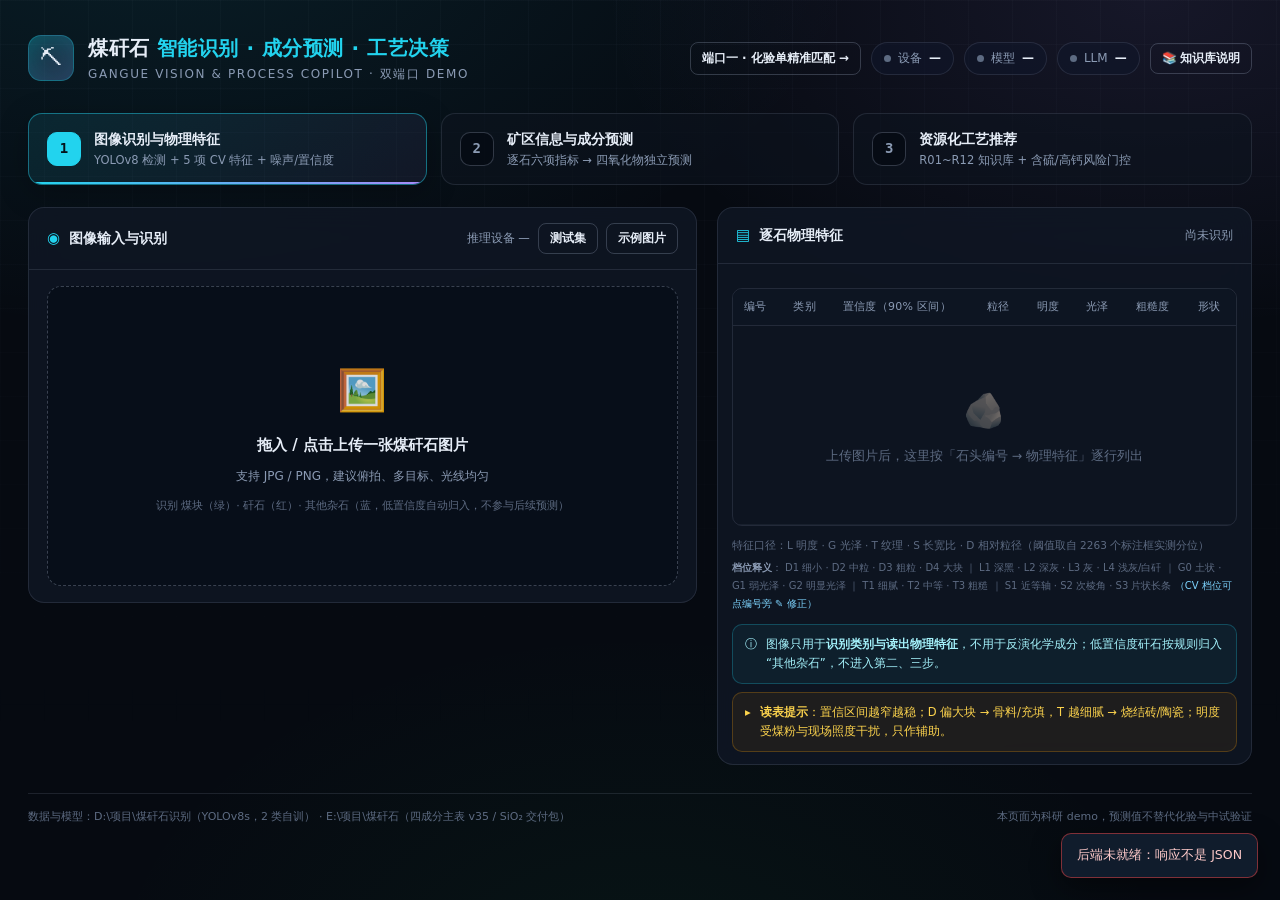
==== static/index.html @ 905c6462 "feat: dual-port platform with 2026-11 models and R01-R12 KB" ====
<!DOCTYPE html>
<html lang="zh-CN">
<head>
<meta charset="UTF-8">
<meta name="viewport" content="width=device-width, initial-scale=1.0">
<title>煤矸石智能匹配平台 · 端口二视觉粗筛</title>
<link rel="icon" href="data:image/svg+xml,<svg xmlns='http://www.w3.org/2000/svg' viewBox='0 0 100 100'><text y='.9em' font-size='90'>⛏</text></svg>">
<link rel="stylesheet" href="/static/styles.css">
</head>
<body>
<div class="wrap">

  <header class="topbar">
    <div class="brand">
      <div class="logo">⛏</div>
      <div>
        <h1>煤矸石 <span>智能识别 · 成分预测 · 工艺决策</span></h1>
        <p>Gangue Vision &amp; Process Copilot · 双端口 Demo</p>
      </div>
    </div>
    <div class="top-actions">
      <a class="btn sm ghost" href="/precision" style="text-decoration:none">端口一 · 化验单精准匹配 →</a>
      <span class="chip" id="chip-device"><i class="dot"></i>设备 <b>—</b></span>
      <span class="chip" id="chip-model"><i class="dot"></i>模型 <b>—</b></span>
      <span class="chip" id="chip-llm"><i class="dot"></i>LLM <b>—</b></span>
      <button class="btn sm ghost" id="btn-kb-top">📚 知识库说明</button>
    </div>
  </header>

  <nav class="stepper">
    <div class="step-tab active" data-step="1">
      <div class="step-no">1</div>
      <div><h3>图像识别与物理特征</h3><p>YOLOv8 检测 + 5 项 CV 特征 + 噪声/置信度</p></div>
    </div>
    <div class="step-tab" data-step="2">
      <div class="step-no">2</div>
      <div><h3>矿区信息与成分预测</h3><p>逐石六项指标 → 四氧化物独立预测</p></div>
    </div>
    <div class="step-tab" data-step="3">
      <div class="step-no">3</div>
      <div><h3>资源化工艺推荐</h3><p>R01~R12 知识库 + 含硫/高钙风险门控</p></div>
    </div>
  </nav>

  <!-- ================= STEP 1 ================= -->
  <section class="step-panel active" id="panel-1">
    <div class="grid-2 wide-left">

      <div class="card">
        <div class="card-head">
          <h2><span class="ic">◉</span>图像输入与识别</h2>
          <div style="display:flex;gap:8px;align-items:center">
            <span class="sub" id="device-sub">推理设备 —</span>
            <button class="btn sm ghost" id="btn-cases">测试集</button>
            <button class="btn sm ghost" id="btn-examples">示例图片</button>
          </div>
        </div>
        <div class="card-body">
          <div class="drop" id="drop">
            <div class="ico">🖼️</div>
            <h4>拖入 / 点击上传一张煤矸石图片</h4>
            <p>支持 JPG / PNG，建议俯拍、多目标、光线均匀</p>
            <small>识别 煤块（绿）· 矸石（红）· 其他杂石（蓝，低置信度自动归入，不参与后续预测）</small>
          </div>
          <input type="file" id="file-input" accept="image/*" hidden>

          <div id="image-box" style="display:none">
            <div class="image-stage">
              <span class="badge" id="image-badge">—</span>
              <img id="result-img" alt="识别结果">
              <div class="scanning" id="scanning" style="display:none">
                <div style="text-align:center"><div class="ring" style="margin:0 auto"></div><p>YOLO 推理中…</p></div>
              </div>
            </div>
            <div class="quality" id="quality-grid"></div>
            <div style="display:flex;gap:9px;margin-top:12px;flex-wrap:wrap">
              <button class="btn sm" id="btn-redetect">重新识别</button>
              <button class="btn sm ghost" id="btn-reset">换一张图</button>
              <div style="margin-left:auto;display:flex;gap:8px;align-items:center">
                <span class="sub" style="font-size:11px;color:var(--dim)">conf</span>
                <input type="range" id="conf-range" min="0.10" max="0.80" step="0.05" value="0.25" style="width:110px">
                <span class="mono" id="conf-val" style="font-size:11px;color:var(--muted)">0.25</span>
              </div>
            </div>
          </div>

          <div id="example-row" style="display:none;margin-top:14px">
            <div class="section-label">测试集示例</div>
            <div id="example-list" style="display:flex;gap:8px;flex-wrap:wrap"></div>
          </div>

          <div class="notice cyan" id="case-note" style="display:none;margin-top:12px"></div>
        </div>
      </div>

      <div class="card">
        <div class="card-head">
          <h2><span class="ic">▤</span>逐石物理特征</h2>
          <span class="sub" id="stone-sub">尚未识别</span>
        </div>
        <div class="card-body tight">
          <div class="counts" id="counts" style="margin-bottom:12px"></div>
          <div class="table-wrap">
            <table id="stone-table">
              <thead>
                <tr>
                  <th title="按检测框从上到下、从左到右编号">编号</th>
                  <th>类别</th>
                  <th title="按测试集同类置信度分布估算的 90% 区间">置信度（90% 区间）</th>
                  <th title="框面积占全图百分比">粒径</th>
                  <th title="框内灰度均值">明度</th>
                  <th title="高光像素占比">光泽</th>
                  <th title="灰度梯度均值">粗糙度</th>
                  <th title="框长边 / 短边">形状</th>
                </tr>
              </thead>
              <tbody id="stone-body">
                <tr><td colspan="8"><div class="empty" style="min-height:180px;border:0"><div class="big">🪨</div>上传图片后，这里按「石头编号 → 物理特征」逐行列出</div></td></tr>
              </tbody>
            </table>
          </div>
          <div class="notice cyan" id="link-note" style="margin-top:10px;display:none">
            <span>🔗</span><span id="link-note-text"></span>
          </div>
          <div style="display:flex;gap:12px;flex-wrap:wrap;margin-top:11px;font-size:10.5px;color:var(--dim)">
            <span>特征口径：L 明度 · G 光泽 · T 纹理 · S 长宽比 · D 相对粒径（阈值取自 2263 个标注框实测分位）</span>
            <span id="rule-note"></span>
          </div>
          <div style="margin-top:5px;font-size:10px;color:var(--dim);line-height:1.8">
            <b style="color:#8b9bb4">档位释义</b>：
            D1 细小 · D2 中粒 · D3 粗粒 · D4 大块 ｜
            L1 深黑 · L2 深灰 · L3 灰 · L4 浅灰/白矸 ｜
            G0 土状 · G1 弱光泽 · G2 明显光泽 ｜
            T1 细腻 · T2 中等 · T3 粗糙 ｜
            S1 近等轴 · S2 次棱角 · S3 片状长条
            <span style="color:#7dd3fc">（CV 档位可点编号旁 ✎ 修正）</span>
          </div>
          <div class="notice cyan" style="margin-top:11px">
            <span>ⓘ</span><span>图像只用于<b>识别类别与读出物理特征</b>，不用于反演化学成分；低置信度矸石按规则归入“其他杂石”，不进入第二、三步。</span>
          </div>
          <div class="notice" style="margin-top:8px">
            <span>▸</span><span><b>读表提示</b>：置信区间越窄越稳；D 偏大块 → 骨料/充填，T 越细腻 → 烧结砖/陶瓷；明度受煤粉与现场照度干扰，只作辅助。</span>
          </div>
        </div>
      </div>
    </div>
  </section>

  <!-- ================= STEP 2 ================= -->
  <section class="step-panel" id="panel-2">
    <div class="grid-2">
      <div class="card">
        <div class="card-head">
          <h2><span class="ic">▣</span>矿区信息与现场可测指标</h2>
          <span class="sub">GB/T 212 马弗炉 + XRF 可测</span>
        </div>
        <div class="card-body">
          <div class="field">
            <label><span><b>矿区 / 煤田</b><span class="req">*</span></span><span class="hint">先保留山西省内选项</span></label>
            <div style="display:flex;gap:8px">
              <select id="area-select" style="flex:1"></select>
              <button class="btn sm" id="btn-add-area" title="新增矿区">＋</button>
            </div>
            <div class="hint" id="area-hint">—</div>
          </div>

          <div class="field-row">
            <div class="field">
              <label><b>矸石来源类型</b></label>
              <select id="source-type">
                <option value="煤矸石">煤矸石（未细分）</option>
                <option value="洗选矸石">洗选矸石</option>
                <option value="掘进矸石">掘进矸石</option>
                <option value="高铝煤矸石">高铝煤矸石</option>
                <option value="混合/未说明">混合 / 未说明</option>
              </select>
            </div>
            <div class="field">
              <label><b>物料阶段</b></label>
              <select id="stage">
                <option value="RAW_OR_UNSPECIFIED_GANGUE">原矸 / 未说明</option>
                <option value="WASHED_GANGUE">洗选后</option>
                <option value="crushed_gangue">破碎后</option>
                <option value="ground_gangue">磨细后</option>
              </select>
            </div>
          </div>

          <div class="notice cyan" id="stone-link-note" style="margin-top:12px">
            <span>🔗</span><span id="stone-link-text">先完成第一步图像识别；第二步会按识别到的矸石数量自动生成逐石输入框，并带入 D/L/G/T/S 物理特征；工业分析与 XRD 可在卡片内展开填写。</span>
          </div>

          <div class="section-label">逐石现场指标（数量 = 第一步矸石数；工业分析/XRD 可选）</div>
          <div id="stone-input-list" class="stone-input-list">
            <div class="pred-empty" style="min-height:150px"><div class="big">🪨</div>请先在第一步上传图片并识别，或载入「测试集」</div>
          </div>

          <div style="display:flex;gap:8px;margin-top:14px;flex-wrap:wrap">
            <button class="btn primary" id="btn-predict" style="flex:1;min-width:190px">⚡ 逐石成分预测</button>
            <button class="btn ghost sm" id="btn-show-errors" style="min-width:112px">📏 查看误差</button>
            <button class="btn ghost sm" id="btn-reset-stones" style="min-width:112px">恢复逐石默认</button>
          </div>

          <div class="model-grid" id="model-grid"></div>
          <div class="notice" style="margin-top:12px">
            <span>⚠</span><span>v2 模型：<b>328 条 / 299 来源组</b>，按来源组 5 折 × 3 种子；R² = SiO₂ 0.720 · Al₂O₃ 0.641 · Fe₂O₃ 0.430 · CaO 0.354。输入超出常规矸石域（SiO₂ 20~75、Al₂O₃ 5~45、Fe₂O₃ 0.1~25、CaO 0~20）时模型会标“域外”，请结合区间阅读。</span>
          </div>
        </div>
      </div>

      <div class="card">
        <div class="card-head">
          <h2><span class="ic">◇</span>成分预测 · 石头编号 → 氧化物</h2>
          <span class="sub" id="pred-sub">等待预测</span>
        </div>
        <div class="card-body tight">
          <div id="pred-result">
            <div class="pred-empty"><div class="big">⚗</div>左侧每块矸石都有独立输入；点击「逐石成分预测」后<br>按 S01/S02… 分别给出 SiO₂ / Al₂O₃ / Fe₂O₃ / CaO 与区间</div>
          </div>
        </div>
      </div>
    </div>
  </section>

  <!-- ================= STEP 3 ================= -->
  <section class="step-panel" id="panel-3">
    <div class="grid-2">
      <div class="card">
        <div class="card-head">
          <h2><span class="ic">✦</span>工艺推荐控制台</h2>
          <span class="sub" id="llm-sub">—</span>
        </div>
        <div class="card-body">
          <div class="notice green" id="step3-ready" style="margin-bottom:12px">
            <span>✓</span><span id="step3-ready-text">请先完成第二步成分预测。</span>
          </div>
          <button class="btn primary block" id="btn-recommend" disabled>🧠 生成逐石工艺方案</button>
          <div style="display:flex;gap:8px;margin-top:9px">
            <button class="btn sm ghost" id="btn-llm-config" style="flex:1;display:none">配置 / 测试 API</button>
            <button class="btn sm ghost" id="btn-kb-view" style="flex:1">查看知识库</button>
          </div>

          <div class="section-label">本次决策上下文</div>
          <div id="context-box" style="font-size:12px;color:var(--muted);line-height:1.9">—</div>

          <div class="section-label">推荐依据（知识库命中）</div>
          <div id="kb-hits" style="font-size:11.5px;color:var(--dim)">生成方案后显示逐石命中的知识库条目。</div>

          <div class="notice cyan" style="margin-top:14px">
            <span>ⓘ</span><span>本版使用 <b>R01~R12 规则知识库 + 硬性风险门控</b>，无需联网；含硫/高钙/重金属等风险会先于打分拦截。</span>
          </div>
        </div>
      </div>

      <div class="card">
        <div class="card-head">
          <h2><span class="ic">▤</span>石头编号 → 处理工艺</h2>
          <span class="sub" id="rec-sub">尚未生成</span>
        </div>
        <div class="card-body">
          <div id="rec-result">
            <div class="empty"><div class="big">🏭</div>完成成分预测后生成工艺方案<br>每块矸石给出主推工艺、备选、产品与风险提示</div>
          </div>
        </div>
      </div>
    </div>
  </section>

  <footer class="footer">
    <span>数据与模型：D:\项目\煤矸石识别（YOLOv8s，2 类自训） · E:\项目\煤矸石（四成分主表 v35 / SiO₂ 交付包）</span>
    <span>本页面为科研 demo，预测值不替代化验与中试验证</span>
  </footer>
</div>

<!-- ============ 测试集弹窗 ============ -->
<div class="modal-mask" id="modal-cases">
  <div class="modal" style="width:min(900px,100%)">
    <div class="modal-head"><h3>🧪 测试集 · 三张图片 + 三组含 LOI 的实测数据</h3><button class="icon-btn" data-close="modal-cases">×</button></div>
    <div class="modal-body">
      <div class="notice" id="cases-note" style="margin-bottom:10px"></div>
      <div id="case-list" style="display:grid;gap:10px">加载中…</div>
    </div>
  </div>
</div>

<!-- ============ 修正物理特征弹窗 ============ -->
<div class="modal-mask" id="modal-feature">
  <div class="modal">
    <div class="modal-head"><h3>✎ 修正物理特征 <span id="feat-stone-id" class="mono" style="color:#7dd3fc"></span></h3><button class="icon-btn" data-close="modal-feature">×</button></div>
    <div class="modal-body">
      <div class="notice" style="margin-bottom:11px"><span>ⓘ</span><span>默认是 CV 实测档位，可按现场经验修正。修正<b>只影响工艺可行性排序</b>（如大块→骨料、细腻→陶瓷），不会改变化学成分预测。</span></div>
      <div id="feature-fields" class="field-row"></div>
      <div id="feature-measured" class="notice cyan" style="margin-top:2px"></div>
    </div>
    <div class="modal-foot">
      <button class="btn ghost" id="btn-feat-reset">恢复 CV 值</button>
      <button class="btn ghost" data-close="modal-feature">取消</button>
      <button class="btn primary" id="btn-feat-save">保存修正</button>
    </div>
  </div>
</div>

<!-- ============ 设置弹窗 ============ -->
<div class="modal-mask" id="modal-settings">
  <div class="modal">
    <div class="modal-head"><h3>⚙ 大模型 API 设置</h3><button class="icon-btn" data-close="modal-settings">×</button></div>
    <div class="modal-body">
      <div class="field">
        <label><b>服务商预设</b></label>
        <select id="cfg-provider">
          <option value="zhipu">智谱 BigModel · 通用（免费 glm-4.5-flash）</option>
          <option value="zhipu_coding">智谱 BigModel · Coding Plan（OpenAI 端点）</option>
          <option value="zhipu_anthropic">智谱 BigModel · Coding Plan（Anthropic 端点）</option>
          <option value="zai">Z.ai · Coding Plan（OpenAI 端点）</option>
          <option value="zai_anthropic">Z.ai · Coding Plan（Anthropic 端点）</option>
          <option value="zcode_plan">ZCode 编程套餐（zcode.z.ai · Anthropic）</option>
          <option value="custom">自定义（兼容 OpenAI / Anthropic）</option>
        </select>
      </div>
      <div class="field">
        <label><b>接口协议</b><span class="hint">按端点的实际协议选择</span></label>
        <select id="cfg-protocol">
          <option value="openai">OpenAI 兼容（/chat/completions）</option>
          <option value="anthropic">Anthropic 兼容（/v1/messages）</option>
        </select>
      </div>
      <div class="field">
        <label><b>Base URL</b></label>
        <input id="cfg-base" placeholder="https://open.bigmodel.cn/api/paas/v4">
      </div>
      <div class="field">
        <label><b>模型名</b><span class="hint">默认免费 glm-4.5-flash</span></label>
        <input id="cfg-model" placeholder="glm-4.5-flash">
      </div>
      <div class="field">
        <label><b>API Key</b><span class="hint">仅写入本机 config.json</span></label>
        <input id="cfg-key" type="password" placeholder="粘贴你的 API Key">
      </div>
      <div id="cfg-status" class="notice cyan" style="margin-top:4px"><span>ⓘ</span><span>未配置时使用离线知识库。</span></div>
    </div>
    <div class="modal-foot">
      <button class="btn ghost" id="btn-test-llm">测试连通</button>
      <button class="btn primary" id="btn-save-cfg">保存</button>
    </div>
  </div>
</div>

<!-- ============ 新增矿区弹窗 ============ -->
<div class="modal-mask" id="modal-area">
  <div class="modal">
    <div class="modal-head"><h3>＋ 新增矿区</h3><button class="icon-btn" data-close="modal-area">×</button></div>
    <div class="modal-body">
      <div class="field"><label><b>矿区 / 煤田名称</b><span class="req">*</span></label><input id="area-name" placeholder="例如：大同煤田某矿"></div>
      <div class="field-row">
        <div class="field"><label><b>省份</b></label><input id="area-province" value="山西"></div>
        <div class="field"><label><b>城市</b></label><input id="area-city" placeholder="例如：大同"></div>
      </div>
      <div class="field-row">
        <div class="field"><label><b>所属煤田</b></label><input id="area-coalfield" placeholder="例如：大同煤田"></div>
        <div class="field"><label><b>煤种</b></label><input id="area-coal-type" placeholder="例如：弱黏煤"></div>
      </div>
      <div class="field"><label><b>备注</b></label><textarea id="area-note" rows="2" placeholder="岩性、硫分、开采方式等"></textarea></div>
      <div class="notice cyan"><span>ⓘ</span><span>新增矿区会写入 kb/mining_areas.json，下次启动仍在。</span></div>
    </div>
    <div class="modal-foot">
      <button class="btn ghost" data-close="modal-area">取消</button>
      <button class="btn primary" id="btn-save-area">保存矿区</button>
    </div>
  </div>
</div>

<!-- ============ 知识库弹窗 ============ -->
<div class="modal-mask" id="modal-kb">
  <div class="modal" style="width:min(1040px,100%)">
    <div class="modal-head"><h3>📚 工艺知识库 <span id="kb-count" class="mono" style="font-size:11px;color:var(--dim)"></span></h3><button class="icon-btn" data-close="modal-kb">×</button></div>
    <div class="modal-body" id="kb-body">加载中…</div>
  </div>
</div>

<!-- ============ 预测误差弹窗 ============ -->
<div class="modal-mask" id="modal-error">
  <div class="modal" style="width:min(700px,100%)">
    <div class="modal-head"><h3>📏 预测误差 <span id="error-title" class="mono" style="font-size:11px;color:var(--dim)"></span></h3><button class="icon-btn" data-close="modal-error">×</button></div>
    <div class="modal-body" id="error-body">加载中…</div>
    <div class="modal-foot">
      <span style="margin-right:auto;font-size:10px;color:var(--dim)">误差 = |预测值 − 真实值| / 真实值 × 100%</span>
      <button class="btn ghost" data-close="modal-error">知道了</button>
    </div>
  </div>
</div>

<script src="/static/app.js"></script>
</body>
</html>
---- static/styles.css ----
:root {
  --bg: #060a11;
  --bg-2: #0a1019;
  --panel: rgba(16, 24, 38, .78);
  --panel-solid: #101826;
  --line: rgba(148, 163, 184, .16);
  --line-strong: rgba(148, 163, 184, .3);
  --ink: #e6edf7;
  --muted: #8b9bb4;
  --dim: #5d6b82;
  --cyan: #22d3ee;
  --cyan-soft: rgba(34, 211, 238, .12);
  --green: #22c55e;
  --red: #ef4444;
  --blue: #3b82f6;
  --amber: #f59e0b;
  --violet: #a78bfa;
  --radius: 16px;
  --mono: "Cascadia Code", "JetBrains Mono", Consolas, monospace;
}

* { box-sizing: border-box; margin: 0; padding: 0; }

html, body { min-height: 100%; }

body {
  font-family: "Microsoft YaHei", "PingFang SC", "Segoe UI", system-ui, sans-serif;
  color: var(--ink);
  background:
    radial-gradient(1200px 700px at 12% -10%, rgba(34, 211, 238, .10), transparent 60%),
    radial-gradient(1000px 600px at 90% 0%, rgba(167, 139, 250, .10), transparent 55%),
    radial-gradient(900px 600px at 50% 110%, rgba(34, 197, 94, .06), transparent 60%),
    var(--bg);
  line-height: 1.65;
  -webkit-font-smoothing: antialiased;
}

body::before {
  content: "";
  position: fixed; inset: 0;
  background-image: linear-gradient(rgba(148,163,184,.035) 1px, transparent 1px),
    linear-gradient(90deg, rgba(148,163,184,.035) 1px, transparent 1px);
  background-size: 44px 44px;
  pointer-events: none;
  mask-image: linear-gradient(to bottom, #000, transparent 85%);
}

.wrap { max-width: 1560px; margin: 0 auto; padding: 24px 28px 60px; position: relative; }

/* ---------- 顶栏 ---------- */
.topbar {
  display: flex; align-items: center; justify-content: space-between;
  gap: 20px; padding: 8px 0 20px;
}
.brand { display: flex; align-items: center; gap: 14px; }
.logo {
  width: 46px; height: 46px; border-radius: 13px;
  background: linear-gradient(145deg, rgba(34,211,238,.22), rgba(167,139,250,.2));
  border: 1px solid rgba(34,211,238,.35);
  display: grid; place-items: center; font-size: 22px;
  box-shadow: 0 0 28px rgba(34,211,238,.18) inset;
}
.brand h1 { font-size: 20px; letter-spacing: .5px; font-weight: 700; }
.brand h1 span { color: var(--cyan); }
.brand p { font-size: 12px; color: var(--muted); letter-spacing: 1.6px; text-transform: uppercase; }

.top-actions { display: flex; align-items: center; gap: 10px; flex-wrap: wrap; }
.chip {
  display: inline-flex; align-items: center; gap: 7px;
  padding: 6px 12px; border-radius: 999px; font-size: 12px;
  border: 1px solid var(--line); background: rgba(15, 23, 42, .6); color: var(--muted);
  white-space: nowrap;
}
.chip .dot { width: 7px; height: 7px; border-radius: 50%; background: var(--dim); }
.chip.ok .dot { background: var(--green); box-shadow: 0 0 8px var(--green); }
.chip.warn .dot { background: var(--amber); box-shadow: 0 0 8px var(--amber); }
.chip.off .dot { background: var(--red); }
.chip b { color: var(--ink); font-weight: 600; }

/* ---------- 步骤条 ---------- */
.stepper {
  display: grid; grid-template-columns: repeat(3, 1fr); gap: 14px;
  margin: 8px 0 22px;
}
.step-tab {
  position: relative; display: flex; align-items: center; gap: 13px;
  padding: 14px 18px; border-radius: 14px; cursor: pointer;
  border: 1px solid var(--line); background: rgba(13, 20, 32, .55);
  transition: .25s ease; overflow: hidden;
}
.step-tab::after {
  content: ""; position: absolute; left: 0; bottom: 0; height: 2px; width: 0;
  background: linear-gradient(90deg, var(--cyan), var(--violet)); transition: .3s;
}
.step-tab:hover { border-color: var(--line-strong); transform: translateY(-1px); }
.step-tab.active {
  border-color: rgba(34,211,238,.45);
  background: linear-gradient(120deg, rgba(34,211,238,.10), rgba(167,139,250,.07));
  box-shadow: 0 8px 30px rgba(0,0,0,.25);
}
.step-tab.active::after { width: 100%; }
.step-tab.done { border-color: rgba(34,197,94,.35); }
.step-no {
  width: 34px; height: 34px; border-radius: 10px; display: grid; place-items: center;
  font-family: var(--mono); font-weight: 700; font-size: 14px;
  border: 1px solid var(--line-strong); color: var(--muted); background: rgba(2,6,15,.5);
  flex: none;
}
.step-tab.active .step-no { color: #04121a; background: var(--cyan); border-color: var(--cyan); }
.step-tab.done .step-no { color: #04140a; background: var(--green); border-color: var(--green); }
.step-tab h3 { font-size: 14px; font-weight: 600; }
.step-tab p { font-size: 11.5px; color: var(--muted); }

/* ---------- 面板 ---------- */
.step-panel { display: none; animation: fade .35s ease; }
.step-panel.active { display: block; }
@keyframes fade { from { opacity: 0; transform: translateY(8px); } to { opacity: 1; transform: none; } }

.grid-2 { display: grid; grid-template-columns: minmax(0, 1.05fr) minmax(0, 1fr); gap: 20px; align-items: start; }
.grid-2.wide-left { grid-template-columns: minmax(0, 1.25fr) minmax(0, 1fr); }

.card {
  background: var(--panel); border: 1px solid var(--line); border-radius: var(--radius);
  backdrop-filter: blur(14px); overflow: hidden;
}
.card-head {
  display: flex; align-items: center; justify-content: space-between; gap: 12px;
  padding: 15px 18px; border-bottom: 1px solid var(--line);
}
.card-head h2 { font-size: 14px; font-weight: 600; display: flex; align-items: center; gap: 9px; }
.card-head h2 .ic { color: var(--cyan); font-size: 15px; }
.card-head .sub { font-size: 11.5px; color: var(--muted); }
.card-body { padding: 16px 18px; }
.card-body.tight { padding: 12px 14px; }

/* ---------- 上传 ---------- */
.drop {
  border: 1.5px dashed rgba(148,163,184,.35); border-radius: 14px;
  min-height: 300px; display: flex; flex-direction: column; align-items: center;
  justify-content: center; gap: 10px; cursor: pointer; transition: .2s;
  background: rgba(2, 6, 15, .35); text-align: center; padding: 22px;
}
.drop:hover, .drop.over { border-color: var(--cyan); background: rgba(34,211,238,.05); }
.drop .ico { font-size: 40px; opacity: .85; }
.drop h4 { font-size: 15px; }
.drop p { font-size: 12px; color: var(--muted); }
.drop small { font-size: 11px; color: var(--dim); }

.image-stage { position: relative; border-radius: 12px; overflow: hidden; background: #05080e; border: 1px solid var(--line); }
.image-stage img { display: block; width: 100%; height: auto; max-height: 470px; object-fit: contain; }
.image-stage .badge {
  position: absolute; top: 10px; left: 10px; font-size: 11px; font-family: var(--mono);
  padding: 4px 9px; border-radius: 6px; background: rgba(2,6,15,.75);
  border: 1px solid var(--line); color: var(--muted);
}
.scanning {
  position: absolute; inset: 0; display: grid; place-items: center;
  background: rgba(2,6,15,.62); backdrop-filter: blur(2px);
}
.scanning .ring {
  width: 54px; height: 54px; border-radius: 50%;
  border: 3px solid rgba(34,211,238,.2); border-top-color: var(--cyan);
  animation: spin .9s linear infinite;
}
@keyframes spin { to { transform: rotate(360deg); } }
.scanning p { margin-top: 12px; font-size: 12px; color: var(--cyan); letter-spacing: 1px; }

/* ---------- 质量指标 ---------- */
.quality { display: grid; grid-template-columns: repeat(4, 1fr); gap: 9px; margin-top: 12px; }
.q-item {
  padding: 9px 11px; border-radius: 10px; border: 1px solid var(--line);
  background: rgba(2,6,15,.32);
}
.q-item .k { font-size: 10.5px; color: var(--muted); display: flex; justify-content: space-between; gap: 4px; }
.q-item .v { font-family: var(--mono); font-size: 15px; margin-top: 2px; }
.q-item .v small { font-size: 10px; color: var(--dim); margin-left: 3px; }
.q-item .tag { font-size: 10px; padding: 1px 6px; border-radius: 4px; }
.tag.good { color: #6ee7b7; background: rgba(34,197,94,.12); }
.tag.mid { color: #fcd34d; background: rgba(245,158,11,.12); }
.tag.bad { color: #fca5a5; background: rgba(239,68,68,.12); }

/* ---------- 统计 ---------- */
.counts { display: flex; gap: 8px; flex-wrap: wrap; }
.count-pill {
  display: inline-flex; align-items: baseline; gap: 7px; padding: 7px 12px;
  border-radius: 10px; border: 1px solid var(--line); background: rgba(2,6,15,.3);
  font-size: 12px; color: var(--muted);
}
.count-pill b { font-family: var(--mono); font-size: 17px; color: var(--ink); }
.count-pill.coal { border-color: rgba(34,197,94,.3); }
.count-pill.rock { border-color: rgba(239,68,68,.32); }
.count-pill.misc { border-color: rgba(59,130,246,.32); }

/* ---------- 表格 ---------- */
.table-wrap { overflow: auto; border-radius: 10px; border: 1px solid var(--line); }
table { width: 100%; border-collapse: collapse; font-size: 12px; }
thead th {
  position: sticky; top: 0; z-index: 1; text-align: left; white-space: nowrap;
  padding: 9px 11px; background: #0d1522; color: var(--muted);
  font-weight: 500; font-size: 11px; border-bottom: 1px solid var(--line);
  letter-spacing: .3px;
}
tbody td { padding: 9px 11px; border-bottom: 1px solid rgba(148,163,184,.08); vertical-align: middle; }
tbody tr:hover { background: rgba(34,211,238,.045); }
tbody tr.excluded { opacity: .55; }
tbody tr.excluded td { text-decoration: none; }
td.num, th.num { font-family: var(--mono); text-align: right; }
.mono { font-family: var(--mono); }

.id-badge {
  display: inline-flex; align-items: center; justify-content: center;
  min-width: 38px; padding: 3px 7px; border-radius: 6px;
  font-family: var(--mono); font-size: 11.5px; font-weight: 700;
  background: rgba(34,211,238,.12); color: var(--cyan); border: 1px solid rgba(34,211,238,.25);
}
.cls-badge { display: inline-flex; align-items: center; gap: 5px; font-size: 11.5px; }
.icon-btn.mini { font-size: 12px; color: var(--dim); padding: 0 3px; vertical-align: middle; }
.icon-btn.mini:hover { color: var(--cyan); }
.edit-dot {
  display: inline-block; margin-left: 4px; padding: 1px 4px; border-radius: 4px;
  font-size: 9px; color: #fbbf24; background: rgba(251,191,36,.1);
  border: 1px solid rgba(251,191,36,.28); vertical-align: middle;
}
.cls-badge .dot { width: 7px; height: 7px; border-radius: 2px; }
.cls-badge.coal { color: #86efac; }
.cls-badge.rock { color: #fca5a5; }
.cls-badge.misc { color: #93c5fd; }

.conf-cell { min-width: 118px; }
.conf-bar { position: relative; height: 6px; border-radius: 4px; background: rgba(148,163,184,.16); margin-top: 4px; }
.conf-bar .range { position: absolute; top: 0; bottom: 0; background: rgba(34,211,238,.35); border-radius: 4px; }
.conf-bar .point { position: absolute; top: -2px; width: 2px; height: 10px; background: var(--cyan); }
.conf-num { font-family: var(--mono); font-size: 11.5px; }
.conf-num small { color: var(--dim); font-size: 10px; }

.feat-tags { display: flex; gap: 4px; flex-wrap: wrap; }
.feat-tag {
  font-family: var(--mono); font-size: 10.5px; padding: 2px 6px; border-radius: 5px;
  background: rgba(148,163,184,.1); border: 1px solid rgba(148,163,184,.14); color: #c3cfdf;
  cursor: help; white-space: nowrap;
}
.feat-tag.L { color: #fca5a5; }
.feat-tag.G { color: #fcd34d; }
.feat-tag.T { color: #93c5fd; }
.feat-tag.S { color: #c4b5fd; }
.feat-tag.D { color: #6ee7b7; }

/* ---------- 按钮/表单 ---------- */
.btn {
  display: inline-flex; align-items: center; justify-content: center; gap: 8px;
  padding: 10px 16px; border-radius: 10px; font-size: 13px; font-weight: 600;
  border: 1px solid var(--line-strong); background: rgba(148,163,184,.08);
  color: var(--ink); cursor: pointer; transition: .18s; white-space: nowrap;
}
.btn:hover { border-color: rgba(34,211,238,.5); background: rgba(34,211,238,.08); }
.btn:disabled { opacity: .45; cursor: not-allowed; }
.btn.primary {
  background: linear-gradient(120deg, #0ea5b7, #0891b2); border-color: transparent;
  color: #031016; box-shadow: 0 6px 20px rgba(34,211,238,.22);
}
.btn.primary:hover { filter: brightness(1.08); }
.btn.ghost { background: transparent; }
.btn.sm { padding: 6px 11px; font-size: 12px; border-radius: 8px; }
.btn.block { width: 100%; }

.field { margin-bottom: 13px; }
.field label { display: flex; align-items: center; justify-content: space-between; font-size: 12px; color: var(--muted); margin-bottom: 5px; }
.field label b { color: var(--ink); font-weight: 500; }
.field label .req { color: var(--red); margin-left: 3px; }
.field input, .field select, .field textarea {
  width: 100%; padding: 9px 11px; border-radius: 9px; font-size: 13px;
  background: rgba(2, 6, 15, .5); border: 1px solid var(--line);
  color: var(--ink); outline: none; transition: .18s; font-family: inherit;
}
.field input:focus, .field select:focus, .field textarea:focus {
  border-color: rgba(34,211,238,.55); box-shadow: 0 0 0 3px rgba(34,211,238,.09);
}
.field .hint { font-size: 10.5px; color: var(--dim); margin-top: 4px; }
.field-row { display: grid; grid-template-columns: 1fr 1fr; gap: 10px; }
.input-unit { position: relative; }
.input-unit input { padding-right: 34px; }
.input-unit .unit { position: absolute; right: 11px; top: 50%; transform: translateY(-50%); font-size: 11px; color: var(--dim); font-family: var(--mono); }

.section-label {
  display: flex; align-items: center; gap: 8px; margin: 18px 0 10px;
  font-size: 11px; letter-spacing: 1.4px; text-transform: uppercase; color: var(--dim);
}
.section-label::after { content: ""; flex: 1; height: 1px; background: var(--line); }
.section-label:first-child { margin-top: 0; }
.xrd-details { margin: -2px 0 6px; }
.xrd-details summary {
  cursor: pointer; list-style: none; padding: 6px 9px;
  border: 1px dashed rgba(56, 189, 248, .28); border-radius: 8px;
  color: var(--muted); font-size: 11px;
}
.xrd-details summary::-webkit-details-marker { display: none; }
.xrd-details summary::before { content: "▸ "; color: var(--cyan); }
.xrd-details[open] summary::before { content: "▾ "; }
.xrd-details summary span { color: var(--dim); font-size: 10px; margin-left: 6px; }
.xrd-details[open] summary { border-bottom-left-radius: 0; border-bottom-right-radius: 0; }

.demo-banner {
  border: 1px solid rgba(56, 189, 248, .28);
  background: linear-gradient(180deg, rgba(56, 189, 248, .07), rgba(56, 189, 248, .02));
  border-radius: 10px; padding: 7px 10px 8px; margin-bottom: 12px;
}
.demo-head { display: flex; align-items: center; gap: 8px; font-size: 11.5px; color: var(--muted); }
.demo-head b { color: var(--cyan); font-weight: 600; }
.demo-head .mono { font-size: 10px; color: var(--dim); }
.demo-values { font-family: var(--mono); font-size: 10px; color: var(--dim); margin-top: 4px; line-height: 1.6; }
.err-table td, .err-table th { padding: 7px 8px; }

.stone-input-list { display: flex; flex-direction: column; gap: 9px; }
.stone-input-card {
  border: 1px solid rgba(125, 211, 252, .18);
  background: linear-gradient(180deg, rgba(125, 211, 252, .035), rgba(125, 211, 252, .01));
  border-radius: 10px; padding: 8px 10px 9px;
}
.stone-input-head { display: flex; align-items: center; flex-wrap: wrap; gap: 6px 8px; }
.stone-input-head .id-badge { min-width: 38px; }
.stone-input-head .sample-tag { margin-left: auto; }
.sample-tag { font-family: var(--mono); font-size: 9.5px; color: #7dd3fc; border: 1px solid rgba(125,211,252,.25); border-radius: 5px; padding: 1px 5px; }
.phys-chips { display: flex; flex-wrap: wrap; gap: 4px; }
.phys-chip { font-family: var(--mono); font-size: 9px; color: #b6c5da; background: rgba(148, 163, 184, .10); border: 1px solid rgba(148, 163, 184, .14); border-radius: 4px; padding: 1px 5px; }
.stone-fields { display: grid; grid-template-columns: repeat(3, 1fr); gap: 7px; margin-top: 8px; }
.stone-fields .field { margin: 0; }
.stone-fields .field label { font-size: 10px; margin-bottom: 3px; }
.stone-fields .field .hint { font-size: 9px; }
.stone-fields input { padding: 5px 8px; font-size: 12px; }
.stone-xrd { margin-top: 7px; }
.stone-xrd summary { padding: 5px 8px; font-size: 10px; }
.stone-measured { margin-top: 7px; font-size: 10px; color: var(--dim); line-height: 1.7; }
.stone-measured b { color: #cbd5e1; font-family: var(--mono); font-weight: 500; }
.stone-measured .btn { padding: 2px 7px; font-size: 10px; }
.pred-stone { border: 1px solid rgba(148, 163, 184, .12); border-radius: 10px; padding: 8px 9px 5px; margin-bottom: 10px; background: rgba(15, 23, 42, .18); }
.pred-stone-head { display: flex; align-items: center; flex-wrap: wrap; gap: 6px; margin-bottom: 5px; }
.pred-stone-head .id-badge { min-width: 38px; }
.pred-stone-head .mono { font-size: 10px; color: var(--dim); }
.pred-stone table td, .pred-stone table th { padding: 5px 7px; font-size: 11px; }
.err-stone { border: 1px solid rgba(148, 163, 184, .14); border-radius: 9px; padding: 7px 9px 3px; margin-bottom: 9px; }
.err-stone-head { display: flex; align-items: center; gap: 7px; margin-bottom: 4px; font-size: 11px; color: var(--muted); }
.err-stone-head b { color: var(--ink); }
@media (max-width: 900px) {
  .stone-fields { grid-template-columns: repeat(2, 1fr); }
}
@media (max-width: 560px) {
  .stone-fields { grid-template-columns: 1fr; }
}
.err-pill { display: inline-block; padding: 1px 6px; border-radius: 5px; font-family: var(--mono); font-size: 10.5px; }
.err-good { color: #4ade80; background: rgba(74, 222, 128, .10); border: 1px solid rgba(74, 222, 128, .25); }
.err-warn { color: #fbbf24; background: rgba(251, 191, 36, .10); border: 1px solid rgba(251, 191, 36, .25); }
.err-bad { color: #f87171; background: rgba(248, 113, 113, .10); border: 1px solid rgba(248, 113, 113, .25); }

.notice {
  display: flex; gap: 9px; padding: 10px 12px; border-radius: 10px; font-size: 11.5px;
  border: 1px solid rgba(245,158,11,.25); background: rgba(245,158,11,.07); color: #fcd34d;
}
.notice.cyan { border-color: rgba(34,211,238,.25); background: rgba(34,211,238,.06); color: #a5f3fc; }
.notice.green { border-color: rgba(34,197,94,.25); background: rgba(34,197,94,.06); color: #86efac; }
.notice b { color: inherit; }

/* ---------- 预测结果 ---------- */
.pred-empty, .empty {
  display: flex; flex-direction: column; align-items: center; justify-content: center;
  gap: 8px; min-height: 240px; color: var(--dim); font-size: 12.5px; text-align: center;
  border: 1px dashed var(--line); border-radius: 12px; padding: 26px;
}
.empty .big { font-size: 34px; opacity: .5; }

.model-grid { display: grid; grid-template-columns: repeat(2, 1fr); gap: 9px; margin-top: 12px; }
.model-card {
  padding: 10px 12px; border-radius: 10px; border: 1px solid var(--line);
  background: rgba(2,6,15,.32);
}
.model-card .top { display: flex; justify-content: space-between; align-items: baseline; }
.model-card .name { font-size: 12px; font-weight: 600; }
.model-card .r2 { font-family: var(--mono); font-size: 13px; color: var(--cyan); }
.model-card .feat { font-size: 10px; color: var(--dim); margin-top: 3px; line-height: 1.5; }
.model-card .meter { height: 4px; border-radius: 3px; background: rgba(148,163,184,.15); margin-top: 7px; overflow: hidden; }
.model-card .meter i { display: block; height: 100%; background: linear-gradient(90deg, var(--cyan), var(--violet)); border-radius: 3px; }

.comp-cell { min-width: 132px; }
.comp-val { font-family: var(--mono); font-size: 13px; color: var(--ink); }
.comp-val small { color: var(--dim); font-size: 9.5px; }
.comp-range { font-family: var(--mono); font-size: 9.5px; color: var(--dim); margin-top: 1px; }
.cond-badge {
  display: inline-block; margin-top: 3px; padding: 1px 5px; border-radius: 4px;
  font-size: 8.5px; line-height: 1.4; color: var(--cyan);
  border: 1px solid rgba(56, 189, 248, .35); background: rgba(56, 189, 248, .08);
  white-space: nowrap;
}
.comp-bar { height: 3px; border-radius: 3px; background: rgba(148,163,184,.13); margin-top: 4px; overflow: hidden; }
.comp-bar i { display: block; height: 100%; border-radius: 3px; }
.c-SiO2 { color: #67e8f9; } .c-SiO2 i { background: #22d3ee; }
.c-Al2O3 { color: #c4b5fd; } .c-Al2O3 i { background: #a78bfa; }
.c-Fe2O3 { color: #fca5a5; } .c-Fe2O3 i { background: #f87171; }
.c-CaO { color: #fcd34d; } .c-CaO i { background: #fbbf24; }

/* ---------- 工艺推荐 ---------- */
.rec-list { display: flex; flex-direction: column; gap: 12px; }
.rec-card {
  border: 1px solid var(--line); border-radius: 13px; overflow: hidden;
  background: linear-gradient(150deg, rgba(34,211,238,.05), rgba(2,6,15,.2));
}
.rec-head {
  display: flex; align-items: center; gap: 10px; padding: 12px 14px;
  border-bottom: 1px solid var(--line); flex-wrap: wrap;
}
.rec-head .id-badge { background: rgba(34,197,94,.14); color: #86efac; border-color: rgba(34,197,94,.3); }
.rec-head .title { font-size: 13.5px; font-weight: 600; flex: 1; min-width: 160px; }
.rec-head .conf { font-size: 10.5px; padding: 2px 9px; border-radius: 999px; }
.conf.高 { color: #86efac; background: rgba(34,197,94,.13); border: 1px solid rgba(34,197,94,.3); }
.conf.中 { color: #fcd34d; background: rgba(245,158,11,.13); border: 1px solid rgba(245,158,11,.3); }
.conf.低 { color: #fca5a5; background: rgba(239,68,68,.13); border: 1px solid rgba(239,68,68,.3); }
.rec-body { padding: 12px 14px; display: grid; gap: 9px; }
.rec-body .row { display: grid; grid-template-columns: 74px 1fr; gap: 10px; font-size: 12px; }
.rec-body .row .k { color: var(--dim); font-size: 11px; padding-top: 1px; }
.rec-body .row .v { color: #cbd5e1; }
.rec-body .row .v b { color: var(--ink); font-weight: 600; }
.sub-list { display: flex; gap: 6px; flex-wrap: wrap; }
.sub-chip {
  font-size: 11px; padding: 3px 9px; border-radius: 999px; cursor: help;
  border: 1px solid rgba(167,139,250,.3); background: rgba(167,139,250,.1); color: #ddd6fe;
}
.rec-note { font-size: 11px; color: var(--dim); }

/* ---------- 弹窗 ---------- */
.modal-mask {
  position: fixed; inset: 0; background: rgba(2,6,15,.72); backdrop-filter: blur(4px);
  display: none; place-items: center; z-index: 60; padding: 20px;
}
.modal-mask.show { display: grid; }
.modal {
  width: min(560px, 100%); max-height: 90vh; overflow: auto;
  background: #0d1522; border: 1px solid var(--line-strong); border-radius: 16px;
  box-shadow: 0 30px 80px rgba(0,0,0,.6);
}
.modal-head { display: flex; align-items: center; justify-content: space-between; padding: 15px 18px; border-bottom: 1px solid var(--line); }
.modal-head h3 { font-size: 15px; }
.modal-body { padding: 16px 18px; }
#kb-body { max-height: 68vh; overflow-y: auto; }
.kb-grid { display: grid; grid-template-columns: 1fr 1fr; gap: 9px; }
@media (max-width: 900px) { .kb-grid { grid-template-columns: 1fr; } }
.modal-foot { padding: 12px 18px; border-top: 1px solid var(--line); display: flex; justify-content: flex-end; gap: 9px; }
.icon-btn { background: none; border: 0; color: var(--muted); font-size: 20px; cursor: pointer; line-height: 1; }

/* ---------- toast ---------- */
.toast-wrap { position: fixed; right: 22px; bottom: 22px; display: flex; flex-direction: column; gap: 9px; z-index: 90; }
.toast {
  padding: 11px 15px; border-radius: 10px; font-size: 12.5px;
  background: #101c2c; border: 1px solid var(--line-strong); color: var(--ink);
  box-shadow: 0 10px 30px rgba(0,0,0,.45); animation: slide .25s ease; max-width: 380px;
}
.toast.err { border-color: rgba(239,68,68,.5); color: #fecaca; }
.toast.ok { border-color: rgba(34,197,94,.5); color: #bbf7d0; }
@keyframes slide { from { opacity: 0; transform: translateX(16px); } to { opacity: 1; transform: none; } }

.footer { margin-top: 28px; color: var(--dim); font-size: 11px; display: flex; justify-content: space-between; gap: 14px; flex-wrap: wrap; border-top: 1px solid var(--line); padding-top: 14px; }

/* ---------- 滚动条 ---------- */
::-webkit-scrollbar { width: 9px; height: 9px; }
::-webkit-scrollbar-thumb { background: rgba(148,163,184,.22); border-radius: 5px; }
::-webkit-scrollbar-track { background: transparent; }

@media (max-width: 1180px) {
  .grid-2, .grid-2.wide-left { grid-template-columns: 1fr; }
  .quality { grid-template-columns: repeat(2, 1fr); }
  .stepper { grid-template-columns: 1fr; }
}
@media (max-width: 680px) {
  .wrap { padding: 16px 14px 40px; }
  .field-row, .model-grid { grid-template-columns: 1fr; }
  .quality { grid-template-columns: 1fr 1fr; }
  .rec-body .row { grid-template-columns: 1fr; gap: 2px; }
}
/* ===== precision port (2026-11) ===== */
.port-links { display:flex; gap:8px; align-items:center; flex-wrap:wrap; }
.precision-hero {
  display:flex; justify-content:space-between; gap:22px; align-items:flex-end;
  padding:26px 30px; margin:8px 0 16px; border:1px solid var(--line);
  border-radius:16px; background:linear-gradient(135deg, rgba(56,189,248,.10), rgba(34,197,94,.05));
}
.eyebrow { font-family:var(--mono); font-size:10px; letter-spacing:.18em; color:#7dd3fc; }
.precision-hero h2 { margin:8px 0 8px; font-size:26px; letter-spacing:-.02em; }
.precision-hero p { margin:0; max-width:760px; color:var(--muted); font-size:12.5px; line-height:1.9; }
.hero-stat { display:grid; grid-template-columns:auto auto; gap:0 10px; align-items:baseline; flex:none; }
.hero-stat b { font-family:var(--mono); font-size:28px; color:#7dd3fc; text-align:right; }
.hero-stat span { font-size:10.5px; color:var(--dim); }
.precision-grid { align-items:start; }
.form-section { margin-top:15px; padding-top:13px; border-top:1px solid var(--line); }
.form-section:first-of-type { border-top:0; padding-top:0; }
.chem-grid { display:grid; grid-template-columns:repeat(3,minmax(0,1fr)); gap:9px; }
.chem-grid .field { margin:0; }
.chem-grid input, .chem-grid select { width:100%; }
.form-details { margin-top:14px; border:1px solid var(--line); border-radius:10px; padding:10px 12px; background:rgba(255,255,255,.015); }
.form-details summary { cursor:pointer; font-size:11.5px; color:var(--muted); }
.form-details summary span { color:var(--dim); font-size:10px; margin-left:8px; }
.result-card { position:sticky; top:14px; }
.route-badge { display:flex; gap:13px; align-items:center; padding:14px; border:1px solid rgba(56,189,248,.35); border-radius:13px; background:linear-gradient(135deg,rgba(56,189,248,.13),rgba(34,197,94,.06)); }
.route-code { font-family:var(--mono); font-size:24px; font-weight:800; color:#7dd3fc; min-width:66px; }
.route-title { font-size:18px; font-weight:700; line-height:1.35; }
.route-meta { display:flex; gap:7px; flex-wrap:wrap; margin-top:7px; }
.route-score { margin-left:auto; text-align:right; flex:none; }
.route-score b { display:block; font-family:var(--mono); font-size:22px; color:var(--ok); }
.route-score span { font-size:10px; color:var(--dim); }
.chain { display:flex; flex-wrap:wrap; gap:6px; margin-top:6px; }
.chain-step { border:1px solid var(--line); border-radius:999px; padding:4px 9px; font-size:10.5px; color:var(--muted); background:rgba(255,255,255,.02); }
.chain-step b { color:#7dd3fc; font-family:var(--mono); font-size:9px; margin-right:4px; }
.param-grid { display:grid; grid-template-columns:repeat(2,minmax(0,1fr)); gap:6px; }
.param-item { border:1px solid var(--line); border-radius:8px; padding:7px 9px; font-size:11px; color:var(--muted); }
.param-item b { display:block; color:var(--ink); font-size:11px; margin-bottom:2px; }
.risk-card { border:1px solid rgba(245,158,11,.35); background:rgba(245,158,11,.07); border-radius:10px; padding:10px 12px; margin-top:8px; }
.risk-card.high { border-color:rgba(239,68,68,.4); background:rgba(239,68,68,.07); }
.risk-card .rt { font-weight:700; font-size:12px; color:#fbbf24; }
.risk-card.high .rt { color:#fca5a5; }
.risk-card p { margin:4px 0 0; font-size:11px; color:var(--muted); line-height:1.7; }
.req-list { margin:5px 0 0; padding-left:17px; font-size:11px; color:var(--muted); line-height:1.8; }
.case-table { width:100%; border-collapse:collapse; font-size:10.5px; }
.case-table th, .case-table td { border-bottom:1px solid var(--line); padding:6px 5px; text-align:left; vertical-align:top; }
.case-table th { color:var(--dim); font-weight:600; }
.case-table td.num { font-family:var(--mono); text-align:right; }
.result-block { margin-top:14px; }
.result-block h4 { margin:0 0 6px; font-size:11.5px; color:#7dd3fc; font-weight:700; }
.blocked-line { font-size:10.5px; color:#fca5a5; line-height:1.8; }
.footer-note { display:flex; justify-content:space-between; gap:14px; flex-wrap:wrap; color:var(--dim); font-size:10px; margin:18px 0 8px; }
.footer-note a { color:#7dd3fc; text-decoration:none; }
@media (max-width:980px) {
  .precision-hero { flex-direction:column; align-items:flex-start; }
  .hero-stat { grid-template-columns:auto auto auto auto; }
  .chem-grid { grid-template-columns:repeat(2,minmax(0,1fr)); }
  .result-card { position:static; }
}
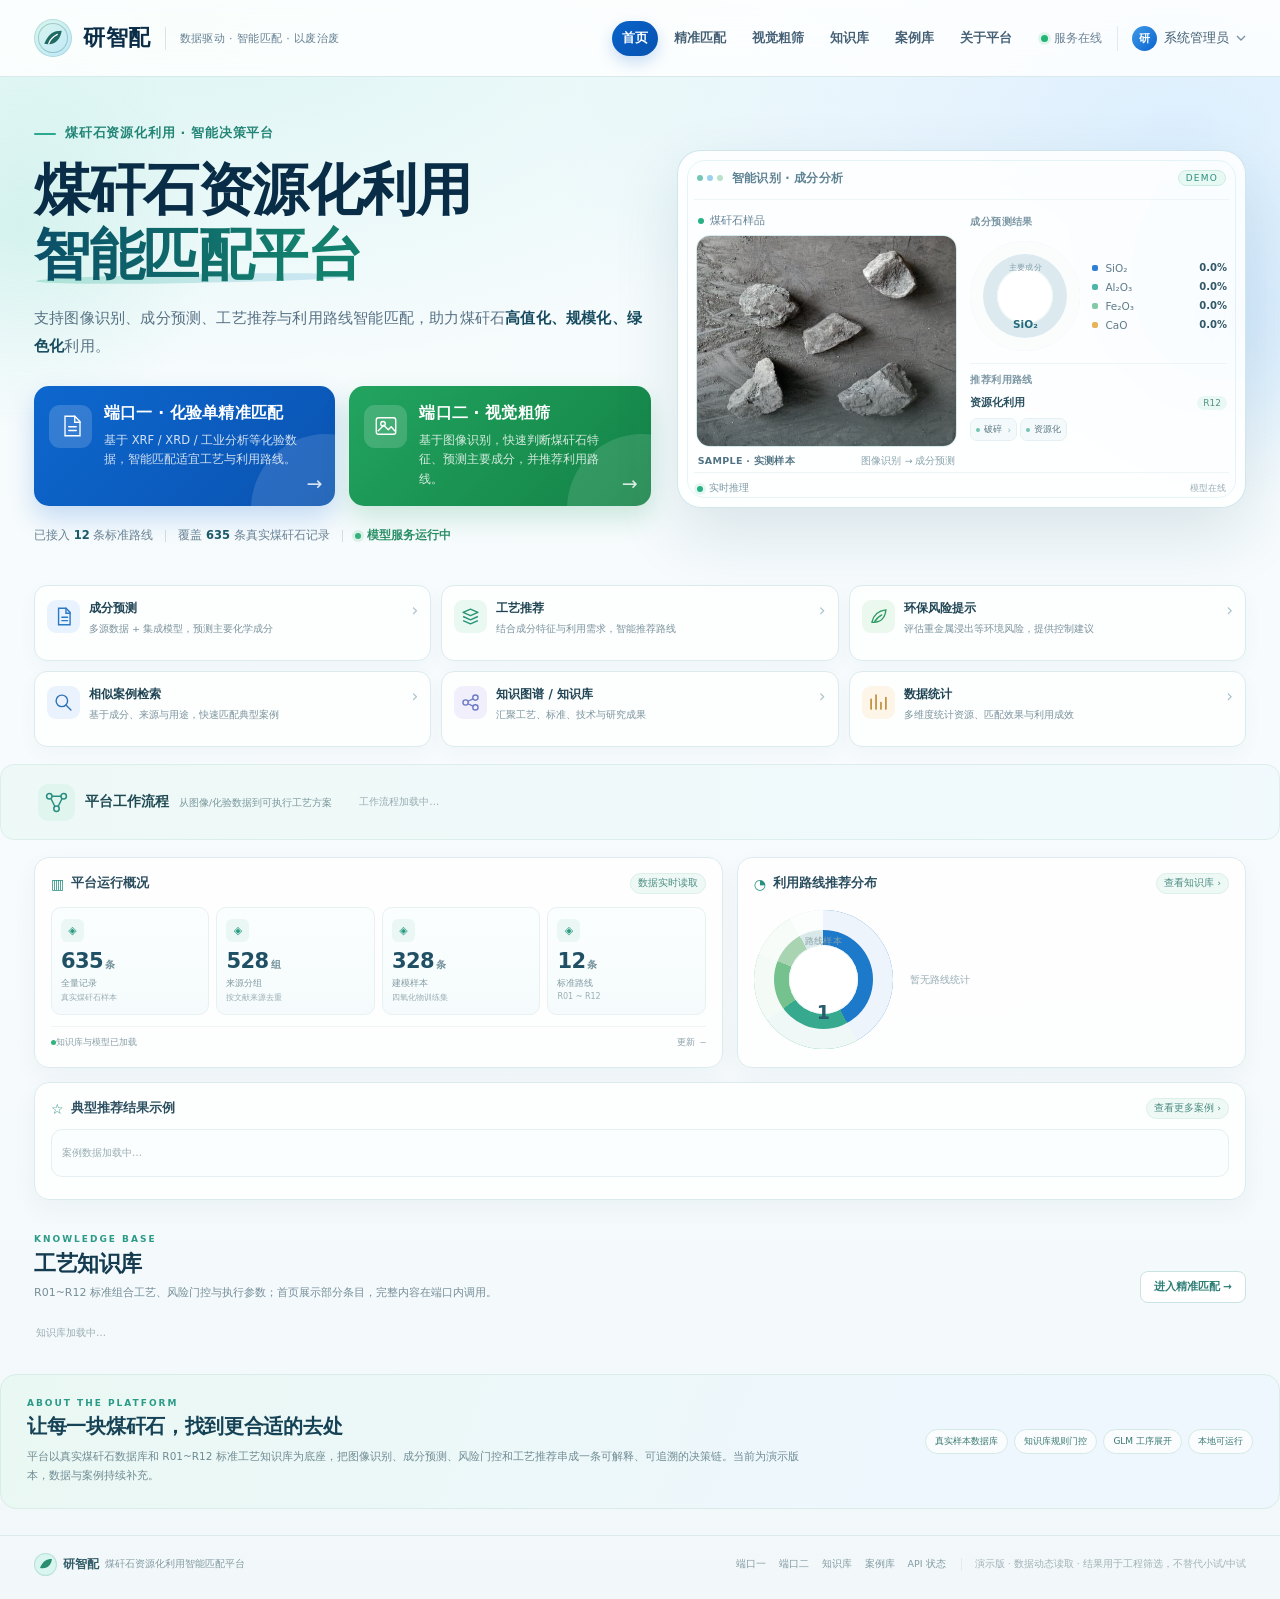
==== commit 9982fd20: "feat: add light platform homepage with dynamic overview" ====
--- a/static/index.html
+++ b/static/index.html
@@ -3,392 +3,178 @@
 <head>
 <meta charset="UTF-8">
 <meta name="viewport" content="width=device-width, initial-scale=1.0">
-<title>煤矸石智能匹配平台 · 端口二视觉粗筛</title>
-<link rel="icon" href="data:image/svg+xml,<svg xmlns='http://www.w3.org/2000/svg' viewBox='0 0 100 100'><text y='.9em' font-size='90'>⛏</text></svg>">
-<link rel="stylesheet" href="/static/styles.css">
+<title>研智配 · 煤矸石资源化利用智能匹配平台</title>
+<link rel="stylesheet" href="/static/landing.css">
 </head>
 <body>
-<div class="wrap">
-
-  <header class="topbar">
-    <div class="brand">
-      <div class="logo">⛏</div>
-      <div>
-        <h1>煤矸石 <span>智能识别 · 成分预测 · 工艺决策</span></h1>
-        <p>Gangue Vision &amp; Process Copilot · 双端口 Demo</p>
+<div class="page">
+  <header class="site-header">
+    <div class="topbar">
+      <a class="brand" href="/">
+        <span class="brand-mark" aria-hidden="true">
+          <svg viewBox="0 0 44 44"><circle cx="22" cy="22" r="20" fill="none" stroke="currentColor" stroke-width="1.4" opacity=".25"/><path d="M10 30c6-14 12-18 24-18-2 12-9 21-24 18z" fill="currentColor" opacity=".9"/><path d="M16 30c2-6 6-10 12-13" fill="none" stroke="#fff" stroke-width="1.6" stroke-linecap="round"/></svg>
+        </span>
+        <span class="brand-name">研智配</span>
+        <span class="brand-divider"></span>
+        <span class="brand-tag">数据驱动 · 智能匹配 · 以废治废</span>
+      </a>
+      <nav class="main-nav">
+        <a class="active" href="#home">首页</a>
+        <a href="/precision">精准匹配</a>
+        <a href="/vision">视觉粗筛</a>
+        <a href="#kb">知识库</a>
+        <a href="#cases">案例库</a>
+        <a href="#about">关于平台</a>
+      </nav>
+      <div class="top-actions">
+        <a class="status-link" href="/api/health" target="_blank"><i class="status-dot"></i><span id="sys-status">服务在线</span></a>
+        <span class="user-chip">
+          <span class="avatar">研</span>
+          <span>系统管理员</span>
+          <svg viewBox="0 0 10 6" width="10" height="6"><path d="M1 1l4 4 4-4" fill="none" stroke="currentColor" stroke-width="1.3"/></svg>
+        </span>
       </div>
-    </div>
-    <div class="top-actions">
-      <a class="btn sm ghost" href="/precision" style="text-decoration:none">端口一 · 化验单精准匹配 →</a>
-      <span class="chip" id="chip-device"><i class="dot"></i>设备 <b>—</b></span>
-      <span class="chip" id="chip-model"><i class="dot"></i>模型 <b>—</b></span>
-      <span class="chip" id="chip-llm"><i class="dot"></i>LLM <b>—</b></span>
-      <button class="btn sm ghost" id="btn-kb-top">📚 知识库说明</button>
     </div>
   </header>
 
-  <nav class="stepper">
-    <div class="step-tab active" data-step="1">
-      <div class="step-no">1</div>
-      <div><h3>图像识别与物理特征</h3><p>YOLOv8 检测 + 5 项 CV 特征 + 噪声/置信度</p></div>
-    </div>
-    <div class="step-tab" data-step="2">
-      <div class="step-no">2</div>
-      <div><h3>矿区信息与成分预测</h3><p>逐石六项指标 → 四氧化物独立预测</p></div>
-    </div>
-    <div class="step-tab" data-step="3">
-      <div class="step-no">3</div>
-      <div><h3>资源化工艺推荐</h3><p>R01~R12 知识库 + 含硫/高钙风险门控</p></div>
-    </div>
-  </nav>
+  <main>
+    <section class="hero" id="home">
+      <div class="hero-deco deco-a"></div>
+      <div class="hero-deco deco-b"></div>
+      <div class="hero-copy">
+        <div class="eyebrow"><span></span>煤矸石资源化利用 · 智能决策平台</div>
+        <h1>煤矸石资源化利用<br><em>智能匹配平台</em></h1>
+        <p class="hero-lead">支持图像识别、成分预测、工艺推荐与利用路线智能匹配，助力煤矸石<b>高值化、规模化、绿色化</b>利用。</p>
+        <div class="port-grid" id="port-grid">
+          <a class="port-card blue" href="/precision">
+            <span class="port-icon">
+              <svg viewBox="0 0 40 40"><path d="M12 7h13l7 7v19H12z" fill="none" stroke="currentColor" stroke-width="1.8"/><path d="M25 7v8h7M17 21h10M17 26h10" fill="none" stroke="currentColor" stroke-width="1.8" stroke-linecap="round"/></svg>
+            </span>
+            <span class="port-main"><b>端口一 · 化验单精准匹配</b><small>基于 XRF / XRD / 工业分析等化验数据，智能匹配适宜工艺与利用路线。</small></span>
+            <span class="port-arrow">→</span>
+          </a>
+          <a class="port-card green" href="/vision">
+            <span class="port-icon">
+              <svg viewBox="0 0 40 40"><rect x="7" y="9" width="26" height="22" rx="3" fill="none" stroke="currentColor" stroke-width="1.8"/><circle cx="16" cy="17" r="3" fill="none" stroke="currentColor" stroke-width="1.8"/><path d="M9 27l8-8 6 6 4-4 5 6" fill="none" stroke="currentColor" stroke-width="1.8" stroke-linejoin="round"/></svg>
+            </span>
+            <span class="port-main"><b>端口二 · 视觉粗筛</b><small>基于图像识别，快速判断煤矸石特征、预测主要成分，并推荐利用路线。</small></span>
+            <span class="port-arrow">→</span>
+          </a>
+        </div>
+        <div class="hero-foot">
+          <span>已接入 <b id="hero-kb-count">12</b> 条标准路线</span>
+          <span class="sep"></span>
+          <span>覆盖 <b id="hero-records">635</b> 条真实煤矸石记录</span>
+          <span class="sep"></span>
+          <span class="live"><i></i>模型服务运行中</span>
+        </div>
+      </div>
 
-  <!-- ================= STEP 1 ================= -->
-  <section class="step-panel active" id="panel-1">
-    <div class="grid-2 wide-left">
-
-      <div class="card">
-        <div class="card-head">
-          <h2><span class="ic">◉</span>图像输入与识别</h2>
-          <div style="display:flex;gap:8px;align-items:center">
-            <span class="sub" id="device-sub">推理设备 —</span>
-            <button class="btn sm ghost" id="btn-cases">测试集</button>
-            <button class="btn sm ghost" id="btn-examples">示例图片</button>
+      <div class="hero-visual" aria-label="平台识别与推荐流程示意">
+        <div class="visual-card">
+          <div class="visual-head">
+            <span class="window-dots"><i></i><i></i><i></i></span>
+            <span class="visual-label">智能识别 · 成分分析</span>
+            <span class="mini-chip">DEMO</span>
           </div>
-        </div>
-        <div class="card-body">
-          <div class="drop" id="drop">
-            <div class="ico">🖼️</div>
-            <h4>拖入 / 点击上传一张煤矸石图片</h4>
-            <p>支持 JPG / PNG，建议俯拍、多目标、光线均匀</p>
-            <small>识别 煤块（绿）· 矸石（红）· 其他杂石（蓝，低置信度自动归入，不参与后续预测）</small>
-          </div>
-          <input type="file" id="file-input" accept="image/*" hidden>
-
-          <div id="image-box" style="display:none">
-            <div class="image-stage">
-              <span class="badge" id="image-badge">—</span>
-              <img id="result-img" alt="识别结果">
-              <div class="scanning" id="scanning" style="display:none">
-                <div style="text-align:center"><div class="ring" style="margin:0 auto"></div><p>YOLO 推理中…</p></div>
+          <div class="visual-body">
+            <div class="sample-panel">
+              <div class="sample-tag"><span class="tag-dot"></span>煤矸石样品</div>
+              <div class="sample-image"><img id="hero-image" src="/tests/images/case_a.jpg" alt="煤矸石样品"></div>
+              <div class="sample-caption"><b id="hero-sample-id">SAMPLE · DEMO</b><span>图像识别 → 成分预测</span></div>
+            </div>
+            <div class="composition-panel">
+              <div class="panel-kicker">成分预测结果</div>
+              <div class="comp-content">
+                <div class="comp-donut" id="hero-donut"><span>主要成分</span><b>SiO₂</b></div>
+                <div class="comp-legend" id="hero-composition"></div>
               </div>
-            </div>
-            <div class="quality" id="quality-grid"></div>
-            <div style="display:flex;gap:9px;margin-top:12px;flex-wrap:wrap">
-              <button class="btn sm" id="btn-redetect">重新识别</button>
-              <button class="btn sm ghost" id="btn-reset">换一张图</button>
-              <div style="margin-left:auto;display:flex;gap:8px;align-items:center">
-                <span class="sub" style="font-size:11px;color:var(--dim)">conf</span>
-                <input type="range" id="conf-range" min="0.10" max="0.80" step="0.05" value="0.25" style="width:110px">
-                <span class="mono" id="conf-val" style="font-size:11px;color:var(--muted)">0.25</span>
+              <div class="route-mini">
+                <div class="panel-kicker">推荐利用路线</div>
+                <div class="route-mini-head"><b id="hero-route-name">资源化利用</b><span id="hero-route-code">R12</span></div>
+                <div class="route-flow" id="hero-route-flow"></div>
               </div>
             </div>
           </div>
-
-          <div id="example-row" style="display:none;margin-top:14px">
-            <div class="section-label">测试集示例</div>
-            <div id="example-list" style="display:flex;gap:8px;flex-wrap:wrap"></div>
-          </div>
-
-          <div class="notice cyan" id="case-note" style="display:none;margin-top:12px"></div>
+          <div class="visual-foot"><i class="pulse"></i><span>实时推理</span><span class="mono" id="hero-updated">模型在线</span></div>
         </div>
       </div>
+    </section>
 
-      <div class="card">
-        <div class="card-head">
-          <h2><span class="ic">▤</span>逐石物理特征</h2>
-          <span class="sub" id="stone-sub">尚未识别</span>
+    <section class="feature-strip" aria-label="平台能力">
+      <a class="feature-card" href="/precision">
+        <span class="feature-icon sky"><svg viewBox="0 0 28 28"><path d="M8 4h9l5 5v15H8z" fill="none" stroke="currentColor" stroke-width="1.7"/><path d="M17 4v6h5M12 15h7M12 19h7" fill="none" stroke="currentColor" stroke-width="1.7" stroke-linecap="round"/></svg></span>
+        <span><b>成分预测</b><small>多源数据 + 集成模型，预测主要化学成分</small></span><i>›</i>
+      </a>
+      <a class="feature-card" href="/precision">
+        <span class="feature-icon mint"><svg viewBox="0 0 28 28"><path d="M5 9l9-4 9 4-9 4z" fill="none" stroke="currentColor" stroke-width="1.7" stroke-linejoin="round"/><path d="M5 14l9 4 9-4M5 19l9 4 9-4" fill="none" stroke="currentColor" stroke-width="1.7" stroke-linejoin="round"/></svg></span>
+        <span><b>工艺推荐</b><small>结合成分特征与利用需求，智能推荐路线</small></span><i>›</i>
+      </a>
+      <a class="feature-card" href="#kb">
+        <span class="feature-icon leaf"><svg viewBox="0 0 28 28"><path d="M6 21c2-9 8-14 17-15-1 10-7 16-17 15z" fill="none" stroke="currentColor" stroke-width="1.7"/><path d="M9 21c2-4 5-7 9-9" fill="none" stroke="currentColor" stroke-width="1.7" stroke-linecap="round"/></svg></span>
+        <span><b>环保风险提示</b><small>评估重金属浸出等环境风险，提供控制建议</small></span><i>›</i>
+      </a>
+      <a class="feature-card" href="#cases">
+        <span class="feature-icon blue"><svg viewBox="0 0 28 28"><circle cx="12" cy="12" r="7" fill="none" stroke="currentColor" stroke-width="1.7"/><path d="M17 17l6 6" fill="none" stroke="currentColor" stroke-width="1.7" stroke-linecap="round"/></svg></span>
+        <span><b>相似案例检索</b><small>基于成分、来源与用途，快速匹配典型案例</small></span><i>›</i>
+      </a>
+      <a class="feature-card" href="#kb">
+        <span class="feature-icon violet"><svg viewBox="0 0 28 28"><circle cx="8" cy="14" r="3.2" fill="none" stroke="currentColor" stroke-width="1.7"/><circle cx="20" cy="8" r="3.2" fill="none" stroke="currentColor" stroke-width="1.7"/><circle cx="20" cy="20" r="3.2" fill="none" stroke="currentColor" stroke-width="1.7"/><path d="M11 12.5l6-3M11 15.5l6 3" fill="none" stroke="currentColor" stroke-width="1.6"/></svg></span>
+        <span><b>知识图谱 / 知识库</b><small>汇聚工艺、标准、技术与研究成果</small></span><i>›</i>
+      </a>
+      <a class="feature-card" href="#dashboard">
+        <span class="feature-icon gold"><svg viewBox="0 0 28 28"><path d="M5 22V10M11 22V5M17 22v-8M23 22V8" fill="none" stroke="currentColor" stroke-width="2" stroke-linecap="round"/></svg></span>
+        <span><b>数据统计</b><small>多维度统计资源、匹配效果与利用成效</small></span><i>›</i>
+      </a>
+    </section>
+
+    <section class="workflow">
+      <div class="workflow-title"><span class="wf-icon"><svg viewBox="0 0 30 30"><circle cx="7" cy="8" r="3" fill="none" stroke="currentColor" stroke-width="1.7"/><circle cx="23" cy="8" r="3" fill="none" stroke="currentColor" stroke-width="1.7"/><circle cx="15" cy="22" r="3" fill="none" stroke="currentColor" stroke-width="1.7"/><path d="M10 8h10M9 11l4 8M21 11l-4 8" fill="none" stroke="currentColor" stroke-width="1.5"/></svg></span><b>平台工作流程</b><small>从图像/化验数据到可执行工艺方案</small></div>
+      <div class="workflow-steps" id="workflow-steps"></div>
+    </section>
+
+    <section class="dashboard" id="dashboard">
+      <div class="dashboard-grid">
+        <div class="panel overview">
+          <div class="panel-head"><h2><span class="panel-ic">▥</span>平台运行概况</h2><span class="soft-pill">数据实时读取</span></div>
+          <div class="stat-grid" id="stat-grid"></div>
+          <div class="overview-foot"><span><i class="dot green"></i>知识库与模型已加载</span><span class="mono" id="updated-at">—</span></div>
         </div>
-        <div class="card-body tight">
-          <div class="counts" id="counts" style="margin-bottom:12px"></div>
-          <div class="table-wrap">
-            <table id="stone-table">
-              <thead>
-                <tr>
-                  <th title="按检测框从上到下、从左到右编号">编号</th>
-                  <th>类别</th>
-                  <th title="按测试集同类置信度分布估算的 90% 区间">置信度（90% 区间）</th>
-                  <th title="框面积占全图百分比">粒径</th>
-                  <th title="框内灰度均值">明度</th>
-                  <th title="高光像素占比">光泽</th>
-                  <th title="灰度梯度均值">粗糙度</th>
-                  <th title="框长边 / 短边">形状</th>
-                </tr>
-              </thead>
-              <tbody id="stone-body">
-                <tr><td colspan="8"><div class="empty" style="min-height:180px;border:0"><div class="big">🪨</div>上传图片后，这里按「石头编号 → 物理特征」逐行列出</div></td></tr>
-              </tbody>
-            </table>
-          </div>
-          <div class="notice cyan" id="link-note" style="margin-top:10px;display:none">
-            <span>🔗</span><span id="link-note-text"></span>
-          </div>
-          <div style="display:flex;gap:12px;flex-wrap:wrap;margin-top:11px;font-size:10.5px;color:var(--dim)">
-            <span>特征口径：L 明度 · G 光泽 · T 纹理 · S 长宽比 · D 相对粒径（阈值取自 2263 个标注框实测分位）</span>
-            <span id="rule-note"></span>
-          </div>
-          <div style="margin-top:5px;font-size:10px;color:var(--dim);line-height:1.8">
-            <b style="color:#8b9bb4">档位释义</b>：
-            D1 细小 · D2 中粒 · D3 粗粒 · D4 大块 ｜
-            L1 深黑 · L2 深灰 · L3 灰 · L4 浅灰/白矸 ｜
-            G0 土状 · G1 弱光泽 · G2 明显光泽 ｜
-            T1 细腻 · T2 中等 · T3 粗糙 ｜
-            S1 近等轴 · S2 次棱角 · S3 片状长条
-            <span style="color:#7dd3fc">（CV 档位可点编号旁 ✎ 修正）</span>
-          </div>
-          <div class="notice cyan" style="margin-top:11px">
-            <span>ⓘ</span><span>图像只用于<b>识别类别与读出物理特征</b>，不用于反演化学成分；低置信度矸石按规则归入“其他杂石”，不进入第二、三步。</span>
-          </div>
-          <div class="notice" style="margin-top:8px">
-            <span>▸</span><span><b>读表提示</b>：置信区间越窄越稳；D 偏大块 → 骨料/充填，T 越细腻 → 烧结砖/陶瓷；明度受煤粉与现场照度干扰，只作辅助。</span>
+        <div class="panel distribution">
+          <div class="panel-head"><h2><span class="panel-ic">◔</span>利用路线推荐分布</h2><a href="#kb">查看知识库 ›</a></div>
+          <div class="distribution-body">
+            <div class="donut-wrap"><div class="donut" id="route-donut"><span>路线样本</span><b id="route-total">0</b></div></div>
+            <div class="route-legend" id="route-legend"></div>
           </div>
         </div>
-      </div>
-    </div>
-  </section>
-
-  <!-- ================= STEP 2 ================= -->
-  <section class="step-panel" id="panel-2">
-    <div class="grid-2">
-      <div class="card">
-        <div class="card-head">
-          <h2><span class="ic">▣</span>矿区信息与现场可测指标</h2>
-          <span class="sub">GB/T 212 马弗炉 + XRF 可测</span>
-        </div>
-        <div class="card-body">
-          <div class="field">
-            <label><span><b>矿区 / 煤田</b><span class="req">*</span></span><span class="hint">先保留山西省内选项</span></label>
-            <div style="display:flex;gap:8px">
-              <select id="area-select" style="flex:1"></select>
-              <button class="btn sm" id="btn-add-area" title="新增矿区">＋</button>
-            </div>
-            <div class="hint" id="area-hint">—</div>
-          </div>
-
-          <div class="field-row">
-            <div class="field">
-              <label><b>矸石来源类型</b></label>
-              <select id="source-type">
-                <option value="煤矸石">煤矸石（未细分）</option>
-                <option value="洗选矸石">洗选矸石</option>
-                <option value="掘进矸石">掘进矸石</option>
-                <option value="高铝煤矸石">高铝煤矸石</option>
-                <option value="混合/未说明">混合 / 未说明</option>
-              </select>
-            </div>
-            <div class="field">
-              <label><b>物料阶段</b></label>
-              <select id="stage">
-                <option value="RAW_OR_UNSPECIFIED_GANGUE">原矸 / 未说明</option>
-                <option value="WASHED_GANGUE">洗选后</option>
-                <option value="crushed_gangue">破碎后</option>
-                <option value="ground_gangue">磨细后</option>
-              </select>
-            </div>
-          </div>
-
-          <div class="notice cyan" id="stone-link-note" style="margin-top:12px">
-            <span>🔗</span><span id="stone-link-text">先完成第一步图像识别；第二步会按识别到的矸石数量自动生成逐石输入框，并带入 D/L/G/T/S 物理特征；工业分析与 XRD 可在卡片内展开填写。</span>
-          </div>
-
-          <div class="section-label">逐石现场指标（数量 = 第一步矸石数；工业分析/XRD 可选）</div>
-          <div id="stone-input-list" class="stone-input-list">
-            <div class="pred-empty" style="min-height:150px"><div class="big">🪨</div>请先在第一步上传图片并识别，或载入「测试集」</div>
-          </div>
-
-          <div style="display:flex;gap:8px;margin-top:14px;flex-wrap:wrap">
-            <button class="btn primary" id="btn-predict" style="flex:1;min-width:190px">⚡ 逐石成分预测</button>
-            <button class="btn ghost sm" id="btn-show-errors" style="min-width:112px">📏 查看误差</button>
-            <button class="btn ghost sm" id="btn-reset-stones" style="min-width:112px">恢复逐石默认</button>
-          </div>
-
-          <div class="model-grid" id="model-grid"></div>
-          <div class="notice" style="margin-top:12px">
-            <span>⚠</span><span>v2 模型：<b>328 条 / 299 来源组</b>，按来源组 5 折 × 3 种子；R² = SiO₂ 0.720 · Al₂O₃ 0.641 · Fe₂O₃ 0.430 · CaO 0.354。输入超出常规矸石域（SiO₂ 20~75、Al₂O₃ 5~45、Fe₂O₃ 0.1~25、CaO 0~20）时模型会标“域外”，请结合区间阅读。</span>
-          </div>
+        <div class="panel cases-panel" id="cases">
+          <div class="panel-head"><h2><span class="panel-ic">☆</span>典型推荐结果示例</h2><a href="/precision">查看更多案例 ›</a></div>
+          <div class="case-feature" id="case-feature"></div>
+          <div class="case-mini-list" id="case-mini-list"></div>
         </div>
       </div>
+    </section>
 
-      <div class="card">
-        <div class="card-head">
-          <h2><span class="ic">◇</span>成分预测 · 石头编号 → 氧化物</h2>
-          <span class="sub" id="pred-sub">等待预测</span>
-        </div>
-        <div class="card-body tight">
-          <div id="pred-result">
-            <div class="pred-empty"><div class="big">⚗</div>左侧每块矸石都有独立输入；点击「逐石成分预测」后<br>按 S01/S02… 分别给出 SiO₂ / Al₂O₃ / Fe₂O₃ / CaO 与区间</div>
-          </div>
-        </div>
+    <section class="kb-section" id="kb">
+      <div class="section-heading">
+        <div><span class="section-kicker">KNOWLEDGE BASE</span><h2>工艺知识库</h2><p>R01~R12 标准组合工艺、风险门控与执行参数；首页展示部分条目，完整内容在端口内调用。</p></div>
+        <a class="btn-outline" href="/precision">进入精准匹配 →</a>
       </div>
-    </div>
-  </section>
+      <div class="kb-grid" id="kb-grid"></div>
+    </section>
 
-  <!-- ================= STEP 3 ================= -->
-  <section class="step-panel" id="panel-3">
-    <div class="grid-2">
-      <div class="card">
-        <div class="card-head">
-          <h2><span class="ic">✦</span>工艺推荐控制台</h2>
-          <span class="sub" id="llm-sub">—</span>
-        </div>
-        <div class="card-body">
-          <div class="notice green" id="step3-ready" style="margin-bottom:12px">
-            <span>✓</span><span id="step3-ready-text">请先完成第二步成分预测。</span>
-          </div>
-          <button class="btn primary block" id="btn-recommend" disabled>🧠 生成逐石工艺方案</button>
-          <div style="display:flex;gap:8px;margin-top:9px">
-            <button class="btn sm ghost" id="btn-llm-config" style="flex:1;display:none">配置 / 测试 API</button>
-            <button class="btn sm ghost" id="btn-kb-view" style="flex:1">查看知识库</button>
-          </div>
+    <section class="about-strip" id="about">
+      <div class="about-copy"><span class="section-kicker">ABOUT THE PLATFORM</span><h2>让每一块煤矸石，找到更合适的去处</h2><p>平台以真实煤矸石数据库和 R01~R12 标准工艺知识库为底座，把图像识别、成分预测、风险门控和工艺推荐串成一条可解释、可追溯的决策链。当前为演示版本，数据与案例持续补充。</p></div>
+      <div class="about-badges"><span>真实样本数据库</span><span>知识库规则门控</span><span>GLM 工序展开</span><span>本地可运行</span></div>
+    </section>
+  </main>
 
-          <div class="section-label">本次决策上下文</div>
-          <div id="context-box" style="font-size:12px;color:var(--muted);line-height:1.9">—</div>
-
-          <div class="section-label">推荐依据（知识库命中）</div>
-          <div id="kb-hits" style="font-size:11.5px;color:var(--dim)">生成方案后显示逐石命中的知识库条目。</div>
-
-          <div class="notice cyan" style="margin-top:14px">
-            <span>ⓘ</span><span>本版使用 <b>R01~R12 规则知识库 + 硬性风险门控</b>，无需联网；含硫/高钙/重金属等风险会先于打分拦截。</span>
-          </div>
-        </div>
-      </div>
-
-      <div class="card">
-        <div class="card-head">
-          <h2><span class="ic">▤</span>石头编号 → 处理工艺</h2>
-          <span class="sub" id="rec-sub">尚未生成</span>
-        </div>
-        <div class="card-body">
-          <div id="rec-result">
-            <div class="empty"><div class="big">🏭</div>完成成分预测后生成工艺方案<br>每块矸石给出主推工艺、备选、产品与风险提示</div>
-          </div>
-        </div>
-      </div>
-    </div>
-  </section>
-
-  <footer class="footer">
-    <span>数据与模型：D:\项目\煤矸石识别（YOLOv8s，2 类自训） · E:\项目\煤矸石（四成分主表 v35 / SiO₂ 交付包）</span>
-    <span>本页面为科研 demo，预测值不替代化验与中试验证</span>
+  <footer class="site-footer">
+    <div class="footer-brand"><span class="brand-mark small"><svg viewBox="0 0 44 44"><path d="M10 30c6-14 12-18 24-18-2 12-9 21-24 18z" fill="currentColor"/></svg></span><b>研智配</b><span>煤矸石资源化利用智能匹配平台</span></div>
+    <div class="footer-links"><a href="/precision">端口一</a><a href="/vision">端口二</a><a href="#kb">知识库</a><a href="#cases">案例库</a><a href="/api/health" target="_blank">API 状态</a></div>
+    <div class="footer-note">演示版 · 数据动态读取 · 结果用于工程筛选，不替代小试/中试</div>
   </footer>
 </div>
-
-<!-- ============ 测试集弹窗 ============ -->
-<div class="modal-mask" id="modal-cases">
-  <div class="modal" style="width:min(900px,100%)">
-    <div class="modal-head"><h3>🧪 测试集 · 三张图片 + 三组含 LOI 的实测数据</h3><button class="icon-btn" data-close="modal-cases">×</button></div>
-    <div class="modal-body">
-      <div class="notice" id="cases-note" style="margin-bottom:10px"></div>
-      <div id="case-list" style="display:grid;gap:10px">加载中…</div>
-    </div>
-  </div>
-</div>
-
-<!-- ============ 修正物理特征弹窗 ============ -->
-<div class="modal-mask" id="modal-feature">
-  <div class="modal">
-    <div class="modal-head"><h3>✎ 修正物理特征 <span id="feat-stone-id" class="mono" style="color:#7dd3fc"></span></h3><button class="icon-btn" data-close="modal-feature">×</button></div>
-    <div class="modal-body">
-      <div class="notice" style="margin-bottom:11px"><span>ⓘ</span><span>默认是 CV 实测档位，可按现场经验修正。修正<b>只影响工艺可行性排序</b>（如大块→骨料、细腻→陶瓷），不会改变化学成分预测。</span></div>
-      <div id="feature-fields" class="field-row"></div>
-      <div id="feature-measured" class="notice cyan" style="margin-top:2px"></div>
-    </div>
-    <div class="modal-foot">
-      <button class="btn ghost" id="btn-feat-reset">恢复 CV 值</button>
-      <button class="btn ghost" data-close="modal-feature">取消</button>
-      <button class="btn primary" id="btn-feat-save">保存修正</button>
-    </div>
-  </div>
-</div>
-
-<!-- ============ 设置弹窗 ============ -->
-<div class="modal-mask" id="modal-settings">
-  <div class="modal">
-    <div class="modal-head"><h3>⚙ 大模型 API 设置</h3><button class="icon-btn" data-close="modal-settings">×</button></div>
-    <div class="modal-body">
-      <div class="field">
-        <label><b>服务商预设</b></label>
-        <select id="cfg-provider">
-          <option value="zhipu">智谱 BigModel · 通用（免费 glm-4.5-flash）</option>
-          <option value="zhipu_coding">智谱 BigModel · Coding Plan（OpenAI 端点）</option>
-          <option value="zhipu_anthropic">智谱 BigModel · Coding Plan（Anthropic 端点）</option>
-          <option value="zai">Z.ai · Coding Plan（OpenAI 端点）</option>
-          <option value="zai_anthropic">Z.ai · Coding Plan（Anthropic 端点）</option>
-          <option value="zcode_plan">ZCode 编程套餐（zcode.z.ai · Anthropic）</option>
-          <option value="custom">自定义（兼容 OpenAI / Anthropic）</option>
-        </select>
-      </div>
-      <div class="field">
-        <label><b>接口协议</b><span class="hint">按端点的实际协议选择</span></label>
-        <select id="cfg-protocol">
-          <option value="openai">OpenAI 兼容（/chat/completions）</option>
-          <option value="anthropic">Anthropic 兼容（/v1/messages）</option>
-        </select>
-      </div>
-      <div class="field">
-        <label><b>Base URL</b></label>
-        <input id="cfg-base" placeholder="https://open.bigmodel.cn/api/paas/v4">
-      </div>
-      <div class="field">
-        <label><b>模型名</b><span class="hint">默认免费 glm-4.5-flash</span></label>
-        <input id="cfg-model" placeholder="glm-4.5-flash">
-      </div>
-      <div class="field">
-        <label><b>API Key</b><span class="hint">仅写入本机 config.json</span></label>
-        <input id="cfg-key" type="password" placeholder="粘贴你的 API Key">
-      </div>
-      <div id="cfg-status" class="notice cyan" style="margin-top:4px"><span>ⓘ</span><span>未配置时使用离线知识库。</span></div>
-    </div>
-    <div class="modal-foot">
-      <button class="btn ghost" id="btn-test-llm">测试连通</button>
-      <button class="btn primary" id="btn-save-cfg">保存</button>
-    </div>
-  </div>
-</div>
-
-<!-- ============ 新增矿区弹窗 ============ -->
-<div class="modal-mask" id="modal-area">
-  <div class="modal">
-    <div class="modal-head"><h3>＋ 新增矿区</h3><button class="icon-btn" data-close="modal-area">×</button></div>
-    <div class="modal-body">
-      <div class="field"><label><b>矿区 / 煤田名称</b><span class="req">*</span></label><input id="area-name" placeholder="例如：大同煤田某矿"></div>
-      <div class="field-row">
-        <div class="field"><label><b>省份</b></label><input id="area-province" value="山西"></div>
-        <div class="field"><label><b>城市</b></label><input id="area-city" placeholder="例如：大同"></div>
-      </div>
-      <div class="field-row">
-        <div class="field"><label><b>所属煤田</b></label><input id="area-coalfield" placeholder="例如：大同煤田"></div>
-        <div class="field"><label><b>煤种</b></label><input id="area-coal-type" placeholder="例如：弱黏煤"></div>
-      </div>
-      <div class="field"><label><b>备注</b></label><textarea id="area-note" rows="2" placeholder="岩性、硫分、开采方式等"></textarea></div>
-      <div class="notice cyan"><span>ⓘ</span><span>新增矿区会写入 kb/mining_areas.json，下次启动仍在。</span></div>
-    </div>
-    <div class="modal-foot">
-      <button class="btn ghost" data-close="modal-area">取消</button>
-      <button class="btn primary" id="btn-save-area">保存矿区</button>
-    </div>
-  </div>
-</div>
-
-<!-- ============ 知识库弹窗 ============ -->
-<div class="modal-mask" id="modal-kb">
-  <div class="modal" style="width:min(1040px,100%)">
-    <div class="modal-head"><h3>📚 工艺知识库 <span id="kb-count" class="mono" style="font-size:11px;color:var(--dim)"></span></h3><button class="icon-btn" data-close="modal-kb">×</button></div>
-    <div class="modal-body" id="kb-body">加载中…</div>
-  </div>
-</div>
-
-<!-- ============ 预测误差弹窗 ============ -->
-<div class="modal-mask" id="modal-error">
-  <div class="modal" style="width:min(700px,100%)">
-    <div class="modal-head"><h3>📏 预测误差 <span id="error-title" class="mono" style="font-size:11px;color:var(--dim)"></span></h3><button class="icon-btn" data-close="modal-error">×</button></div>
-    <div class="modal-body" id="error-body">加载中…</div>
-    <div class="modal-foot">
-      <span style="margin-right:auto;font-size:10px;color:var(--dim)">误差 = |预测值 − 真实值| / 真实值 × 100%</span>
-      <button class="btn ghost" data-close="modal-error">知道了</button>
-    </div>
-  </div>
-</div>
-
-<script src="/static/app.js"></script>
+<script src="/static/landing.js"></script>
 </body>
-</html>+</html>
--- a/static/landing.css
+++ b/static/landing.css
@@ -0,0 +1,236 @@
+:root{
+  --navy:#0c2b49; --ink:#16364f; --muted:#5f7789; --dim:#8aa1b1;
+  --blue:#0b63ce; --blue2:#074da8; --green:#1b9d5a; --green2:#128348;
+  --mint:#e9f8f2; --sky:#eaf5ff; --pale:#f4fafb; --line:#dcebed;
+  --white:#fff; --shadow:0 16px 40px rgba(20,74,101,.09);
+  --radius:18px;
+}
+*{box-sizing:border-box}
+html{scroll-behavior:smooth}
+body{margin:0;color:var(--ink);font-family:"Microsoft YaHei","PingFang SC","Noto Sans SC",system-ui,-apple-system,"Segoe UI",sans-serif;background:#f4fafb;font-size:14px;-webkit-font-smoothing:antialiased}
+a{color:inherit;text-decoration:none}
+button{font:inherit}
+.page{min-height:100vh;background:
+  radial-gradient(1100px 520px at 15% 2%,rgba(202,241,237,.55),transparent 65%),
+  radial-gradient(900px 480px at 92% 8%,rgba(205,231,255,.62),transparent 70%),
+  linear-gradient(180deg,#f5fbfc 0%,#f7fbfd 50%,#f2f8fa 100%);
+  overflow:hidden}
+.site-header{position:sticky;top:0;z-index:30;background:rgba(255,255,255,.82);backdrop-filter:blur(18px);border-bottom:1px solid rgba(207,228,232,.8)}
+.topbar{max-width:1500px;margin:0 auto;height:76px;display:flex;align-items:center;gap:28px;padding:0 34px}
+.brand{display:flex;align-items:center;gap:11px;min-width:360px}
+.brand-mark{width:38px;height:38px;border-radius:50%;display:grid;place-items:center;color:#0d5b54;background:linear-gradient(145deg,#d9f6ee,#bfe8f8);box-shadow:inset 0 0 0 1px rgba(58,138,131,.2)}
+.brand-mark svg{width:32px;height:32px}
+.brand-mark.small{width:29px;height:29px;background:#d9f6ee}
+.brand-name{font-size:22px;font-weight:800;letter-spacing:.5px;color:#0b2d47}
+.brand-divider{width:1px;height:23px;background:#d7e4e8;margin:0 3px}
+.brand-tag{font-size:12.5px;color:#668092;letter-spacing:.4px;white-space:nowrap}
+.main-nav{display:flex;align-items:center;gap:6px;margin-left:auto}
+.main-nav a{position:relative;padding:10px 15px;border-radius:999px;color:#466176;font-size:13.5px;font-weight:600;transition:.18s;white-space:nowrap}
+.main-nav a:hover{background:#eef7f8;color:#0b5c55}
+.main-nav a.active{color:#fff;background:linear-gradient(135deg,#0a63c9,#0752b0);box-shadow:0 6px 16px rgba(11,99,206,.22)}
+.top-actions{display:flex;align-items:center;gap:15px;margin-left:4px}
+.status-link{display:flex;align-items:center;gap:6px;font-size:11.5px;color:#698294;white-space:nowrap}
+.status-dot{width:7px;height:7px;border-radius:50%;background:#21b573;box-shadow:0 0 0 3px rgba(33,181,115,.13)}
+.user-chip{display:flex;align-items:center;gap:7px;font-size:12.5px;color:#3f5c70;padding-left:14px;border-left:1px solid #e0ebee;white-space:nowrap}
+.avatar{width:25px;height:25px;border-radius:50%;display:grid;place-items:center;color:#fff;background:linear-gradient(135deg,#3e9be8,#0b63ce);font-size:11px;font-weight:700}
+.user-chip svg{color:#7791a2}
+
+.hero{position:relative;max-width:1500px;margin:0 auto;padding:48px 34px 36px;display:grid;grid-template-columns:minmax(0,1.04fr) minmax(0,.96fr);gap:42px;align-items:center}
+.hero-deco{position:absolute;border-radius:50%;pointer-events:none;filter:blur(1px);opacity:.65}
+.deco-a{width:420px;height:420px;left:-190px;top:-60px;background:radial-gradient(circle,rgba(171,231,217,.55),transparent 68%)}
+.deco-b{width:380px;height:380px;right:-130px;top:60px;background:radial-gradient(circle,rgba(167,212,255,.55),transparent 68%)}
+.hero-copy{position:relative;z-index:2;padding-top:10px}
+.eyebrow{display:flex;align-items:center;gap:9px;font-size:12.5px;color:#228575;letter-spacing:.8px;font-weight:700;margin-bottom:15px}
+.eyebrow span{width:22px;height:2px;background:#2ba88e;border-radius:2px}
+.hero h1{margin:0 0 16px;font-size:clamp(38px,4.4vw,62px);line-height:1.16;letter-spacing:-1.5px;color:#0a2d47;font-weight:900}
+.hero h1 em{font-style:normal;position:relative;color:#0a3450;background:linear-gradient(90deg,#0b4f68,#137f6d 80%);-webkit-background-clip:text;background-clip:text;-webkit-text-fill-color:transparent}
+.hero h1 em:after{content:"";position:absolute;left:2px;right:8px;bottom:4px;height:9px;background:linear-gradient(90deg,rgba(46,181,141,.28),rgba(57,157,220,.2));border-radius:50%;z-index:-1;transform:rotate(-1deg)}
+.hero-lead{max-width:650px;margin:0 0 25px;color:#577184;font-size:15px;line-height:1.9;letter-spacing:.2px}
+.hero-lead b{color:#174c60;font-weight:700}
+.port-grid{display:grid;grid-template-columns:1fr 1fr;gap:14px;max-width:700px}
+.port-card{position:relative;display:flex;align-items:flex-start;gap:12px;min-height:118px;padding:17px 15px;border-radius:15px;color:#fff;overflow:hidden;transition:transform .18s,box-shadow .18s}
+.port-card:hover{transform:translateY(-3px);box-shadow:0 16px 30px rgba(15,83,120,.18)}
+.port-card.blue{background:linear-gradient(135deg,#0d67ce 0%,#0a53b1 100%);box-shadow:0 12px 26px rgba(11,99,206,.21)}
+.port-card.green{background:linear-gradient(135deg,#22a45f 0%,#138246 100%);box-shadow:0 12px 26px rgba(27,157,90,.2)}
+.port-card:after{content:"";position:absolute;width:150px;height:150px;border-radius:50%;right:-66px;bottom:-78px;background:rgba(255,255,255,.12)}
+.port-icon{width:43px;height:43px;flex:none;border-radius:11px;background:rgba(255,255,255,.16);display:grid;place-items:center;margin-top:2px}
+.port-icon svg{width:30px;height:30px;color:#fff}
+.port-main{display:flex;flex-direction:column;gap:7px;position:relative;z-index:1;padding-right:18px}
+.port-main b{font-size:15.5px;letter-spacing:.2px;line-height:1.35}
+.port-main small{font-size:11.5px;line-height:1.7;color:rgba(255,255,255,.82)}
+.port-arrow{position:absolute;right:13px;bottom:12px;font-size:19px;opacity:.85;z-index:1}
+.hero-foot{display:flex;flex-wrap:wrap;align-items:center;gap:12px;margin-top:22px;color:#6b8494;font-size:11.5px}
+.hero-foot b{color:#1b5b66;font-weight:800}
+.hero-foot .sep{width:1px;height:12px;background:#cfdee2}
+.hero-foot .live{display:flex;align-items:center;gap:6px;color:#2a8e66;font-weight:600}
+.hero-foot .live i{width:6px;height:6px;border-radius:50%;background:#34b27b;box-shadow:0 0 0 3px rgba(52,178,123,.14)}
+
+.hero-visual{position:relative;z-index:2;min-width:0}
+.visual-card{position:relative;background:rgba(255,255,255,.86);border:1px solid rgba(203,228,233,.9);border-radius:24px;padding:15px 16px 12px;box-shadow:0 26px 65px rgba(23,77,101,.13);backdrop-filter:blur(14px)}
+.visual-card:before{content:"";position:absolute;inset:9px;border-radius:18px;border:1px solid rgba(167,215,221,.28);pointer-events:none}
+.visual-head{display:flex;align-items:center;gap:9px;padding:4px 3px 13px;border-bottom:1px solid #edf5f6;position:relative}
+.window-dots{display:flex;gap:4px}
+.window-dots i{width:6px;height:6px;border-radius:50%;background:#b6d9df}
+.window-dots i:first-child{background:#74c6b8}.window-dots i:nth-child(2){background:#9ad1ee}.window-dots i:nth-child(3){background:#b9e2c9}
+.visual-label{font-size:11.5px;color:#5e8292;font-weight:700;letter-spacing:.3px}
+.mini-chip{margin-left:auto;font-size:9px;letter-spacing:1.2px;color:#2b8e7e;background:#e8f8f3;border:1px solid #ccece3;border-radius:999px;padding:2px 7px}
+.visual-body{display:grid;grid-template-columns:minmax(0,1.02fr) minmax(0,1fr);gap:13px;padding:14px 2px 4px}
+.sample-panel,.composition-panel{min-width:0}
+.sample-tag{display:flex;align-items:center;gap:6px;font-size:10.5px;color:#658295;margin:0 0 7px 2px}
+.tag-dot{width:6px;height:6px;border-radius:50%;background:#27b184}
+.sample-image{position:relative;height:212px;border-radius:14px;overflow:hidden;background:linear-gradient(160deg,#d6eef0,#b9dae6);border:1px solid #d3e9ec}
+.sample-image img{width:100%;height:100%;object-fit:cover;display:block;filter:saturate(.92) contrast(1.03)}
+.sample-image:after{content:"";position:absolute;inset:0;background:linear-gradient(180deg,transparent 58%,rgba(11,57,73,.24));pointer-events:none}
+.sample-caption{display:flex;justify-content:space-between;gap:8px;padding:8px 2px 0;font-size:9.5px;color:#8aa3ad}
+.sample-caption b{color:#507383;font-size:9.5px;letter-spacing:.3px;max-width:72%;overflow:hidden;text-overflow:ellipsis;white-space:nowrap}
+.composition-panel{padding-top:1px}
+.panel-kicker{font-size:10px;color:#7c97a4;font-weight:700;letter-spacing:.4px;margin-bottom:8px}
+.comp-content{display:flex;align-items:center;gap:12px;min-height:117px;padding:4px 0 8px}
+.comp-donut{position:relative;width:110px;height:110px;flex:none;border-radius:50%;background:conic-gradient(#2d7fd3 0 58%,#4cb6a8 58% 76%,#84c8a7 76% 89%,#e7b45c 89% 96%,#dceaf0 96% 100%);display:grid;place-items:center;box-shadow:inset 0 0 0 13px rgba(255,255,255,.9)}
+.comp-donut:after{content:"";position:absolute;inset:27px;border-radius:50%;background:#fff;box-shadow:inset 0 0 0 1px #eef6f7}
+.comp-donut span,.comp-donut b{position:relative;z-index:1;display:block;text-align:center}
+.comp-donut span{font-size:8px;color:#839da8;letter-spacing:.4px}
+.comp-donut b{font-size:10.5px;color:#256b7b;margin-top:2px}
+.comp-legend{display:flex;flex-direction:column;gap:7px;width:100%;min-width:0}
+.comp-row{display:flex;align-items:center;gap:7px;font-size:10.5px;color:#5e7b89;white-space:nowrap}
+.comp-row i{width:6px;height:6px;border-radius:2px;flex:none}
+.comp-row span{overflow:hidden;text-overflow:ellipsis}
+.comp-row b{margin-left:auto;color:#325766;font-size:10px;font-weight:700}
+.route-mini{margin-top:4px;padding-top:9px;border-top:1px solid #edf5f6}
+.route-mini-head{display:flex;align-items:center;gap:7px;margin-bottom:8px}
+.route-mini-head b{font-size:11px;color:#2c5261;font-weight:700;white-space:nowrap;overflow:hidden;text-overflow:ellipsis}
+.route-mini-head span{margin-left:auto;font-size:9px;color:#579286;background:#eaf8f3;border-radius:999px;padding:2px 6px;flex:none}
+.route-flow{display:flex;align-items:center;gap:3px;flex-wrap:nowrap;overflow:hidden}
+.route-flow span{display:flex;align-items:center;gap:4px;min-width:0;font-size:9px;color:#5d7885;background:#f4fafb;border:1px solid #e4f0f2;border-radius:7px;padding:4px 5px;white-space:nowrap}
+.route-flow span:after{content:"›";color:#94b5bf;margin-left:1px}
+.route-flow span:last-child:after{display:none}
+.route-flow i{width:4px;height:4px;border-radius:50%;background:#72c3b1;flex:none}
+.visual-foot{display:flex;align-items:center;gap:6px;padding:9px 3px 0;border-top:1px solid #edf5f6;color:#7d99a5;font-size:9.5px}
+.visual-foot .pulse{width:6px;height:6px;border-radius:50%;background:#27b184;box-shadow:0 0 0 3px rgba(39,177,132,.12)}
+.visual-foot .mono{margin-left:auto;font-family:ui-monospace,Consolas,monospace;font-size:9px;color:#9cb0b9}
+
+.feature-strip{max-width:1500px;margin:6px auto 0;padding:0 34px;display:grid;grid-template-columns:repeat(6,minmax(0,1fr));gap:10px}
+.feature-card{display:flex;align-items:flex-start;gap:9px;min-height:98px;padding:14px 12px;border:1px solid #dcebed;border-radius:13px;background:rgba(255,255,255,.8);box-shadow:0 7px 20px rgba(25,79,101,.035);transition:.18s;position:relative}
+.feature-card:hover{transform:translateY(-2px);border-color:#c1dfe3;box-shadow:0 12px 24px rgba(25,79,101,.08)}
+.feature-icon{width:33px;height:33px;flex:none;border-radius:9px;display:grid;place-items:center}
+.feature-icon svg{width:23px;height:23px}
+.feature-icon.sky{color:#2b78c4;background:#e9f3ff}.feature-icon.mint{color:#269475;background:#e9f8f1}.feature-icon.leaf{color:#2f9b65;background:#eaf8ee}.feature-icon.blue{color:#2e72b9;background:#eaf3fd}.feature-icon.violet{color:#6b7bc4;background:#f0effb}.feature-icon.gold{color:#bf8b36;background:#fcf5e8}
+.feature-card>span:nth-child(2){display:flex;flex-direction:column;gap:5px;min-width:0}
+.feature-card b{font-size:12px;color:#204555;font-weight:800;white-space:nowrap}
+.feature-card small{font-size:9.5px;color:#7b939d;line-height:1.55}
+.feature-card>i{margin-left:auto;color:#aec3cb;font-style:normal;font-size:17px;line-height:1;padding-top:2px}
+
+.workflow{max-width:1500px;margin:17px auto 0;padding:0 34px;display:flex;align-items:center;gap:22px;background:linear-gradient(90deg,rgba(237,249,246,.9),rgba(240,249,253,.9));border:1px solid #dcefea;border-radius:14px;min-height:76px}
+.workflow-title{display:flex;align-items:center;gap:10px;padding:0 3px;min-width:250px}
+.wf-icon{width:37px;height:37px;border-radius:10px;display:grid;place-items:center;color:#2a8d82;background:#dff5ed}
+.wf-icon svg{width:27px;height:27px}
+.workflow-title b{font-size:14px;color:#214b54;font-weight:800;display:block}
+.workflow-title small{display:block;font-size:9.5px;color:#7b989d;margin-top:3px;white-space:nowrap}
+.workflow-steps{display:flex;flex:1;align-items:center;min-width:0}
+.wf-step{display:flex;align-items:center;gap:9px;flex:1;min-width:0;position:relative;padding:0 12px 0 6px}
+.wf-step:not(:last-child):after{content:"›";position:absolute;right:3px;color:#a7c6c2;font-size:18px}
+.wf-num{width:25px;height:25px;border-radius:50%;display:grid;place-items:center;background:#dff4ec;color:#218b75;font-weight:800;font-size:11px;flex:none}
+.wf-step b{display:block;font-size:11.5px;color:#2b535a;font-weight:800;white-space:nowrap}
+.wf-step small{display:block;font-size:9px;color:#80999c;margin-top:2px;white-space:nowrap;overflow:hidden;text-overflow:ellipsis}
+.wf-step:nth-child(2) .wf-num{background:#e5f1fd;color:#397db2}.wf-step:nth-child(3) .wf-num{background:#e9f7f1;color:#2e9873}.wf-step:nth-child(4) .wf-num{background:#edf0fb;color:#6576b3}
+
+.dashboard{max-width:1500px;margin:17px auto 0;padding:0 34px}
+.dashboard-grid{display:grid;grid-template-columns:minmax(0,1.22fr) minmax(0,.9fr) minmax(0,1.12fr);gap:14px}
+.panel{background:rgba(255,255,255,.86);border:1px solid #dcebed;border-radius:15px;padding:15px 16px;box-shadow:0 8px 25px rgba(26,80,103,.045);min-width:0}
+.panel-head{display:flex;align-items:center;gap:8px;margin-bottom:13px}
+.panel-head h2{margin:0;font-size:12.5px;color:#2b4e5f;font-weight:800;display:flex;align-items:center;gap:7px}
+.panel-ic{color:#299080;font-size:14px}
+.panel-head>a,.panel-head .soft-pill{margin-left:auto;font-size:9.5px;color:#4d8d83;background:#eef9f5;border:1px solid #dcefe8;padding:3px 7px;border-radius:999px;white-space:nowrap}
+.stat-grid{display:grid;grid-template-columns:repeat(4,1fr);gap:7px}
+.stat-item{text-align:left;padding:11px 9px;background:linear-gradient(180deg,#fbfeff,#f5fbfc);border:1px solid #e7f1f2;border-radius:10px;min-width:0}
+.stat-item .stat-ic{width:23px;height:23px;border-radius:6px;background:#eaf7f5;color:#2b9c82;display:grid;place-items:center;margin-bottom:8px;font-size:11px;font-weight:800}
+.stat-item b{display:block;font-size:21px;letter-spacing:-.6px;color:#205064;font-weight:900;line-height:1.1;white-space:nowrap;overflow:hidden;text-overflow:ellipsis}
+.stat-item b em{font-style:normal;font-size:10px;color:#72909a;font-weight:600;margin-left:2px}
+.stat-item small{display:block;font-size:9px;color:#839ba3;margin-top:4px;white-space:nowrap}
+.overview-foot{display:flex;align-items:center;gap:8px;margin-top:11px;padding-top:9px;border-top:1px solid #eef5f6;color:#8aa1a8;font-size:9px}
+.overview-foot .mono{margin-left:auto;font-family:ui-monospace,Consolas,monospace}
+.dot{width:5px;height:5px;border-radius:50%;display:inline-block}.dot.green{background:#34b27b}
+.distribution-body{display:flex;align-items:center;gap:15px;min-height:145px}
+.donut-wrap{flex:none}
+.donut{width:139px;height:139px;border-radius:50%;display:grid;place-items:center;position:relative;background:conic-gradient(#1d79c9 0 42%,#36a98e 42% 65%,#75c28f 65% 81%,#a9d4b1 81% 92%,#d9e8e9 92% 100%);box-shadow:inset 0 0 0 20px rgba(255,255,255,.92)}
+.donut:after{content:"";position:absolute;inset:35px;border-radius:50%;background:#fff;box-shadow:inset 0 0 0 1px #eef5f6}
+.donut span,.donut b{position:relative;z-index:1;display:block;text-align:center}
+.donut span{font-size:8.5px;color:#8aa1a8;letter-spacing:.3px}
+.donut b{font-size:19px;color:#2a5c6b;font-weight:900;margin-top:2px}
+.route-legend{display:flex;flex-direction:column;gap:8px;min-width:0;width:100%}
+.legend-row{display:flex;align-items:center;gap:6px;font-size:9.5px;color:#5f7b86;min-width:0}
+.legend-row i{width:7px;height:7px;border-radius:2px;flex:none}
+.legend-row span{overflow:hidden;text-overflow:ellipsis;white-space:nowrap}
+.legend-row b{margin-left:auto;font-size:9px;color:#78939c;font-weight:600;flex:none}
+.cases-panel .panel-head{margin-bottom:10px}
+.case-feature{display:flex;gap:10px;padding:8px;border:1px solid #e4f0f1;border-radius:11px;background:#fbfefe;cursor:pointer;transition:.18s}
+.case-feature:hover{border-color:#c8e2e5;background:#fff}
+.case-thumb{width:103px;height:79px;border-radius:8px;overflow:hidden;flex:none;background:#d9ecef}
+.case-thumb img{width:100%;height:100%;object-fit:cover;display:block}
+.case-info{min-width:0;display:flex;flex-direction:column;gap:5px}
+.case-info b{font-size:11px;color:#2b5260;line-height:1.45;display:-webkit-box;-webkit-line-clamp:2;-webkit-box-orient:vertical;overflow:hidden}
+.case-badges{display:flex;gap:4px;flex-wrap:wrap}
+.case-badges span{font-size:8px;color:#448e7d;background:#eaf8f3;border:1px solid #d8efe8;border-radius:999px;padding:2px 5px}
+.case-badges span.route{color:#337ab8;background:#edf5fd;border-color:#d8e9fa}
+.case-info small{font-size:8.5px;color:#8ba1a8;line-height:1.45}
+.case-mini-list{display:flex;flex-direction:column;gap:5px;margin-top:7px}
+.case-mini{display:flex;gap:6px;align-items:center;font-size:9px;color:#738c95;padding:5px 3px;border-bottom:1px dashed #eef5f6}
+.case-mini:last-child{border-bottom:0}
+.case-mini b{font-size:9px;color:#3c6672;font-weight:700;max-width:47%;overflow:hidden;text-overflow:ellipsis;white-space:nowrap}
+.case-mini span{margin-left:auto;color:#9bafb6;white-space:nowrap;overflow:hidden;text-overflow:ellipsis}
+
+.kb-section{max-width:1500px;margin:34px auto 0;padding:0 34px}
+.section-heading{display:flex;align-items:flex-end;gap:20px;margin-bottom:15px}
+.section-kicker{display:block;color:#2b9b88;font-size:9px;letter-spacing:2px;font-weight:800;margin-bottom:5px}
+.section-heading h2{margin:0 0 5px;font-size:22px;color:#153b50;font-weight:900;letter-spacing:-.4px}
+.section-heading p{max-width:770px;margin:0;color:#758e99;font-size:11px;line-height:1.7}
+.section-heading .btn-outline{margin-left:auto;flex:none;border:1px solid #cbe2e3;background:#fff;color:#2c7e75;border-radius:8px;padding:8px 13px;font-size:10.5px;font-weight:700;transition:.18s}
+.section-heading .btn-outline:hover{background:#eefaf6;border-color:#a9d8cf}
+.kb-grid{display:grid;grid-template-columns:repeat(3,minmax(0,1fr));gap:9px}
+.kb-card{background:rgba(255,255,255,.8);border:1px solid #dfecee;border-radius:11px;padding:12px 13px;transition:.18s}
+.kb-card:hover{background:#fff;border-color:#c7e2e2;transform:translateY(-1px)}
+.kb-card-top{display:flex;align-items:center;gap:7px;margin-bottom:6px}
+.kb-code{font-family:ui-monospace,Consolas,monospace;font-size:9px;font-weight:800;color:#2b9883;background:#e9f8f2;border:1px solid #d8efe6;border-radius:5px;padding:2px 5px}
+.kb-cat{margin-left:auto;font-size:8.5px;color:#9aadb4}
+.kb-card b{display:block;font-size:11px;color:#2a5261;line-height:1.5;margin-bottom:5px;font-weight:800}
+.kb-card small{font-size:8.5px;color:#8da1a8;line-height:1.5;display:block}
+.kb-meta{display:flex;justify-content:space-between;gap:8px;margin-top:8px;padding-top:7px;border-top:1px dashed #edf5f5;color:#8ba1a8;font-size:8px}
+.kb-meta b{color:#5c7f87;font-size:8px;font-weight:700}
+
+.about-strip{max-width:1500px;margin:26px auto 0;padding:23px 26px;background:linear-gradient(110deg,#eaf8f3,#eef7fd 70%);border:1px solid #d8ece8;border-radius:16px;display:flex;align-items:center;gap:24px}
+.about-copy{max-width:780px}
+.about-copy h2{margin:0 0 7px;font-size:20px;color:#164256;letter-spacing:-.3px;font-weight:900}
+.about-copy p{margin:0;color:#6f8b93;font-size:10.5px;line-height:1.8}
+.about-badges{margin-left:auto;display:flex;flex-wrap:wrap;justify-content:flex-end;gap:6px;max-width:360px}
+.about-badges span{font-size:9px;color:#397a72;background:rgba(255,255,255,.7);border:1px solid #d5eae6;border-radius:999px;padding:5px 9px;white-space:nowrap}
+.site-footer{max-width:1500px;margin:26px auto 0;padding:17px 34px 23px;border-top:1px solid #dcebed;display:flex;align-items:center;gap:15px;color:#829aa2;font-size:9.5px}
+.footer-brand{display:flex;align-items:center;gap:6px}.footer-brand b{font-size:12px;color:#315b66}.footer-brand .brand-mark{width:23px;height:23px;color:#2b8e71}
+.footer-brand .brand-mark svg{width:22px;height:22px}
+.footer-links{display:flex;gap:13px;margin-left:auto}.footer-links a:hover{color:#2b8e83}
+.footer-note{color:#a0b1b6;padding-left:13px;border-left:1px solid #e1ecee;white-space:nowrap}
+
+.empty-soft{color:#99adb4;font-size:10px;padding:8px 2px}
+.fade-in{animation:fade .5s ease both}@keyframes fade{from{opacity:0;transform:translateY(5px)}to{opacity:1;transform:none}}
+
+@media (max-width:1320px){
+ .brand{min-width:300px}.brand-tag{font-size:11px}.main-nav a{padding:9px 10px;font-size:12.5px}.topbar{gap:15px}
+ .hero{gap:26px;padding-top:38px}.feature-strip{grid-template-columns:repeat(3,1fr)}.feature-card{min-height:76px}
+ .dashboard-grid{grid-template-columns:1.15fr .85fr}.cases-panel{grid-column:1/-1}
+}
+@media (max-width:1050px){
+ .topbar{flex-wrap:wrap;height:auto;padding:12px 24px;gap:11px}.brand{min-width:0}.main-nav{order:3;width:100%;justify-content:center;overflow-x:auto}.top-actions{margin-left:auto}
+ .hero{grid-template-columns:1fr;padding:32px 24px 25px}.hero-copy{padding-top:0}.hero-visual{max-width:760px;margin:0 auto;width:100%}
+ .feature-strip{padding:0 24px}.workflow{margin-left:24px;margin-right:24px;padding:0 20px}.dashboard,.kb-section{padding:0 24px}.site-footer{padding-left:24px;padding-right:24px}
+ .about-strip{margin-left:24px;margin-right:24px}
+}
+@media (max-width:760px){
+ .topbar{padding:11px 16px}.brand-tag,.brand-divider,.status-link{display:none}.brand-name{font-size:19px}.main-nav{justify-content:flex-start}.main-nav a{padding:7px 9px;font-size:11.5px}
+ .hero{padding:24px 16px 20px;gap:22px}.hero h1{font-size:38px;letter-spacing:-.9px}.hero-lead{font-size:13px}.port-grid{grid-template-columns:1fr}.hero-foot{gap:7px;font-size:10px}
+ .hero-visual{padding:0}.visual-body{grid-template-columns:1fr}.sample-image{height:180px}.comp-content{min-height:105px}
+ .feature-strip{grid-template-columns:1fr 1fr;padding:0 16px}.feature-card{padding:10px;min-height:84px}.feature-card b{font-size:11px}.feature-card small{display:none}
+ .workflow{margin:14px 16px 0;padding:13px 14px;display:block}.workflow-title{min-width:0;margin-bottom:11px}.workflow-steps{display:grid;grid-template-columns:1fr 1fr;gap:7px}.wf-step{padding:5px 6px}.wf-step:after{display:none}.wf-step small{font-size:8.5px}
+ .dashboard,.kb-section{padding:0 16px}.dashboard-grid{grid-template-columns:1fr}.cases-panel{grid-column:auto}.stat-grid{grid-template-columns:1fr 1fr}.donut-wrap{flex:none}
+ .section-heading{display:block}.section-heading .btn-outline{display:inline-block;margin-top:10px}.kb-grid{grid-template-columns:1fr}
+ .about-strip{margin:20px 16px 0;padding:18px;display:block}.about-badges{margin:13px 0 0;justify-content:flex-start;max-width:none}
+ .site-footer{padding:15px 16px 20px;display:block;line-height:1.9}.footer-links{margin:8px 0}.footer-note{padding-left:0;border-left:0;display:block;white-space:normal}
+}
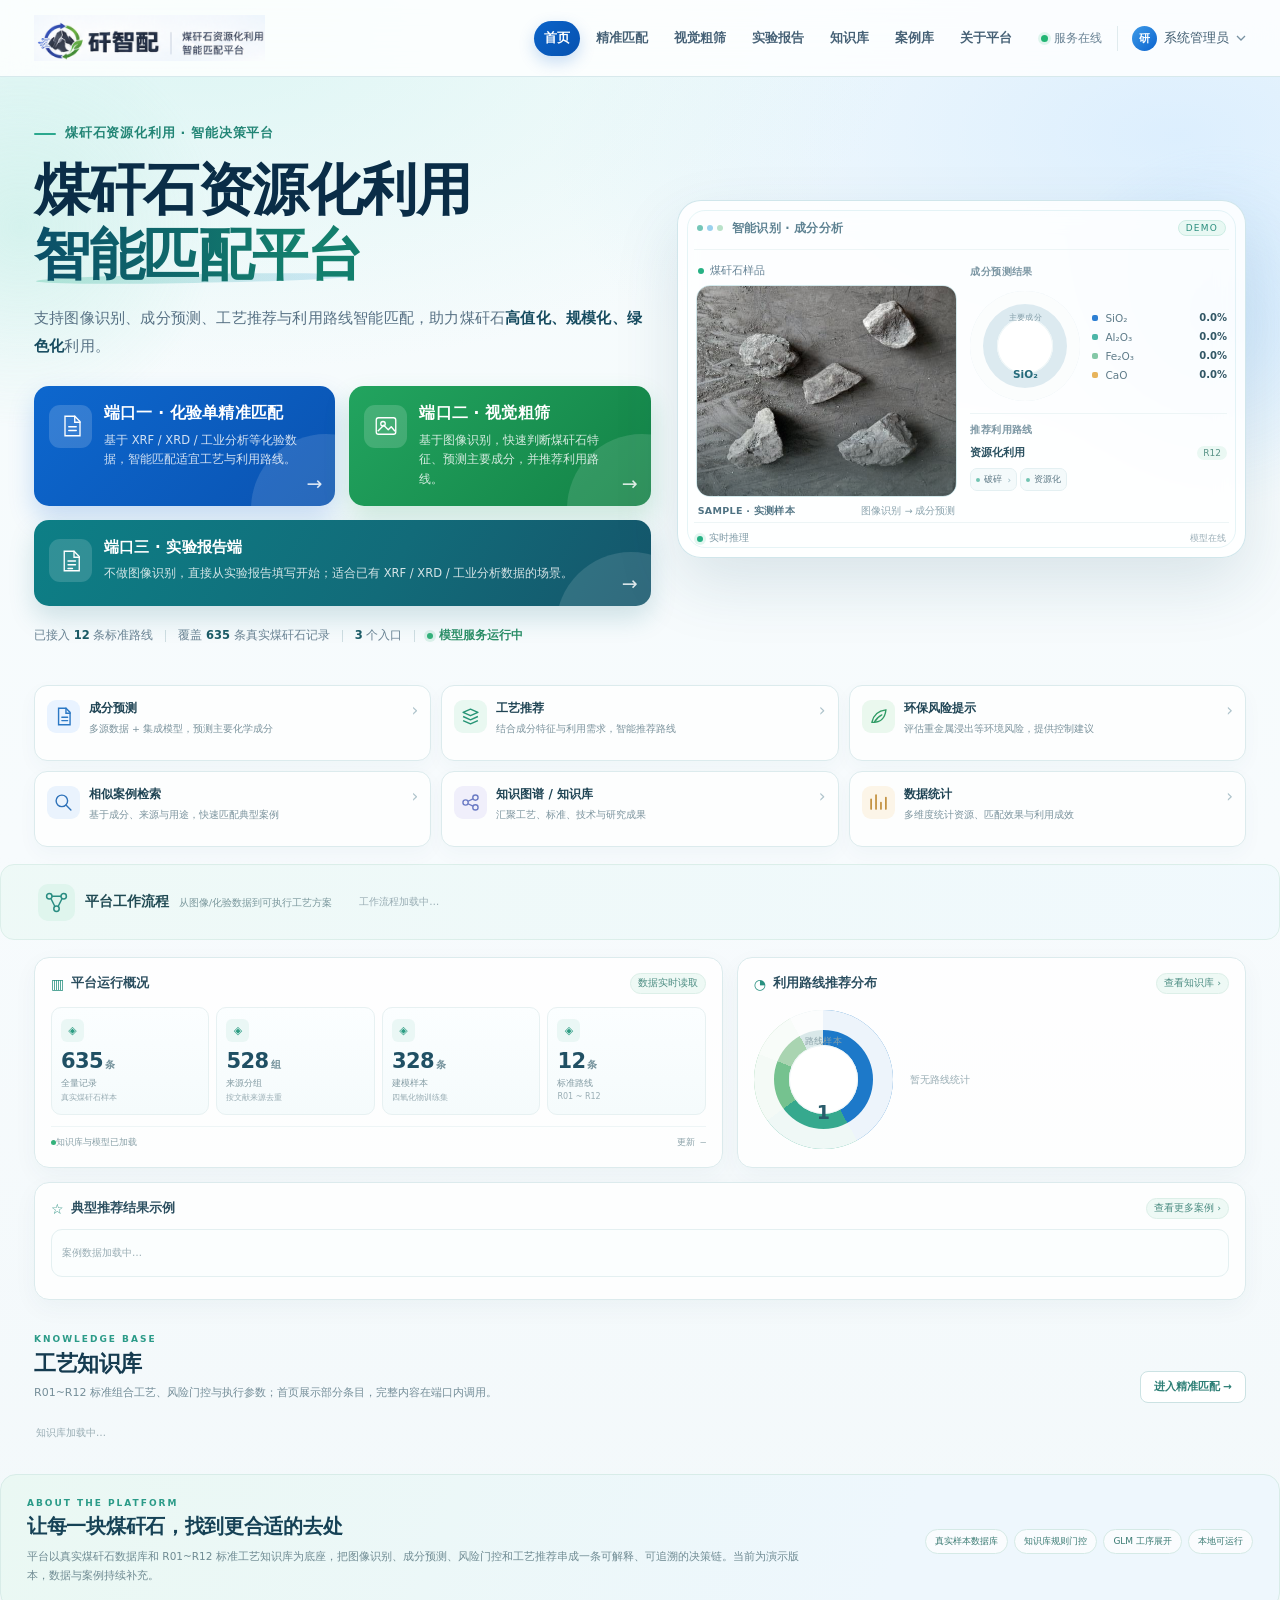
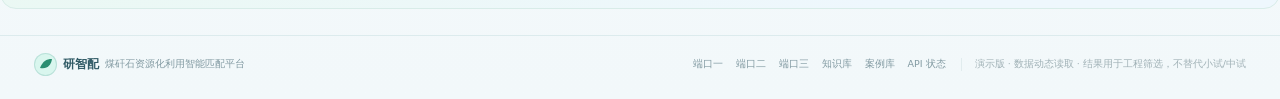
==== commit 0716cf8c: "feat: add report-only port three and brand logo" ====
--- a/static/index.html
+++ b/static/index.html
@@ -11,28 +11,24 @@
   <header class="site-header">
     <div class="topbar">
       <a class="brand" href="/">
-        <span class="brand-mark" aria-hidden="true">
-          <svg viewBox="0 0 44 44"><circle cx="22" cy="22" r="20" fill="none" stroke="currentColor" stroke-width="1.4" opacity=".25"/><path d="M10 30c6-14 12-18 24-18-2 12-9 21-24 18z" fill="currentColor" opacity=".9"/><path d="M16 30c2-6 6-10 12-13" fill="none" stroke="#fff" stroke-width="1.6" stroke-linecap="round"/></svg>
-        </span>
-        <span class="brand-name">研智配</span>
-        <span class="brand-divider"></span>
-        <span class="brand-tag">数据驱动 · 智能匹配 · 以废治废</span>
+        <img class="brand-logo" src="/static/assets/logo.png" alt="研智配 · 煤矸石资源化利用智能匹配平台">
       </a>
       <nav class="main-nav">
         <a class="active" href="#home">首页</a>
         <a href="/precision">精准匹配</a>
         <a href="/vision">视觉粗筛</a>
+        <a href="/report">实验报告</a>
         <a href="#kb">知识库</a>
         <a href="#cases">案例库</a>
         <a href="#about">关于平台</a>
       </nav>
       <div class="top-actions">
         <a class="status-link" href="/api/health" target="_blank"><i class="status-dot"></i><span id="sys-status">服务在线</span></a>
-        <span class="user-chip">
-          <span class="avatar">研</span>
-          <span>系统管理员</span>
+        <button type="button" class="user-chip" id="auth-open" aria-haspopup="dialog">
+          <span class="avatar" id="auth-avatar">研</span>
+          <span id="auth-name">系统管理员</span>
           <svg viewBox="0 0 10 6" width="10" height="6"><path d="M1 1l4 4 4-4" fill="none" stroke="currentColor" stroke-width="1.3"/></svg>
-        </span>
+        </button>
       </div>
     </div>
   </header>
@@ -60,11 +56,20 @@
             <span class="port-main"><b>端口二 · 视觉粗筛</b><small>基于图像识别，快速判断煤矸石特征、预测主要成分，并推荐利用路线。</small></span>
             <span class="port-arrow">→</span>
           </a>
+          <a class="port-card report" href="/report">
+            <span class="port-icon">
+              <svg viewBox="0 0 40 40"><path d="M11 7h13l7 7v19H11z" fill="none" stroke="currentColor" stroke-width="1.8"/><path d="M24 7v8h7M16 20h10M16 25h10M16 30h6" fill="none" stroke="currentColor" stroke-width="1.8" stroke-linecap="round"/></svg>
+            </span>
+            <span class="port-main"><b>端口三 · 实验报告端</b><small>不做图像识别，直接从实验报告填写开始；适合已有 XRF / XRD / 工业分析数据的场景。</small></span>
+            <span class="port-arrow">→</span>
+          </a>
         </div>
         <div class="hero-foot">
           <span>已接入 <b id="hero-kb-count">12</b> 条标准路线</span>
           <span class="sep"></span>
           <span>覆盖 <b id="hero-records">635</b> 条真实煤矸石记录</span>
+          <span class="sep"></span>
+          <span><b>3</b> 个入口</span>
           <span class="sep"></span>
           <span class="live"><i></i>模型服务运行中</span>
         </div>
@@ -168,10 +173,29 @@
       <div class="about-badges"><span>真实样本数据库</span><span>知识库规则门控</span><span>GLM 工序展开</span><span>本地可运行</span></div>
     </section>
   </main>
+  <div class="auth-mask" id="auth-modal" role="dialog" aria-modal="true" aria-labelledby="auth-title">
+    <div class="auth-card">
+      <button type="button" class="auth-close" id="auth-close" aria-label="关闭">×</button>
+      <div class="auth-brand"><span class="brand-mark"><svg viewBox="0 0 44 44"><path d="M10 30c6-14 12-18 24-18-2 12-9 21-24 18z" fill="currentColor"/></svg></span><div><b>研智配</b><small>系统管理员入口</small></div></div>
+      <h3 id="auth-title">登录平台</h3>
+      <p class="auth-sub" id="auth-sub">演示版仅做前端校验，不连接真实账号系统。</p>
+      <div class="auth-tabs"><button type="button" data-auth-tab="login" class="active">登录</button><button type="button" data-auth-tab="register">注册</button></div>
+      <form id="auth-form" autocomplete="off">
+        <label class="auth-field"><span>用户名</span><input id="auth-user" name="username" placeholder="请输入用户名" maxlength="24"></label>
+        <label class="auth-field"><span>密码</span><input id="auth-pass" name="password" type="password" placeholder="至少 6 位" maxlength="32"></label>
+        <label class="auth-field hidden" id="auth-confirm-row"><span>确认密码</span><input id="auth-confirm" name="confirm" type="password" placeholder="再次输入密码" maxlength="32"></label>
+        <div class="auth-error" id="auth-error"></div>
+        <button type="submit" class="auth-submit" id="auth-submit">登录</button>
+      </form>
+      <div class="auth-demo">演示账号：<b>admin</b> / <b>admin123</b></div>
+      <button type="button" class="auth-logout hidden" id="auth-logout">退出当前账号</button>
+    </div>
+  </div>
+
 
   <footer class="site-footer">
     <div class="footer-brand"><span class="brand-mark small"><svg viewBox="0 0 44 44"><path d="M10 30c6-14 12-18 24-18-2 12-9 21-24 18z" fill="currentColor"/></svg></span><b>研智配</b><span>煤矸石资源化利用智能匹配平台</span></div>
-    <div class="footer-links"><a href="/precision">端口一</a><a href="/vision">端口二</a><a href="#kb">知识库</a><a href="#cases">案例库</a><a href="/api/health" target="_blank">API 状态</a></div>
+    <div class="footer-links"><a href="/precision">端口一</a><a href="/vision">端口二</a><a href="/report">端口三</a><a href="#kb">知识库</a><a href="#cases">案例库</a><a href="/api/health" target="_blank">API 状态</a></div>
     <div class="footer-note">演示版 · 数据动态读取 · 结果用于工程筛选，不替代小试/中试</div>
   </footer>
 </div>
--- a/static/landing.css
+++ b/static/landing.css
@@ -234,3 +234,52 @@
  .about-strip{margin:20px 16px 0;padding:18px;display:block}.about-badges{margin:13px 0 0;justify-content:flex-start;max-width:none}
  .site-footer{padding:15px 16px 20px;display:block;line-height:1.9}.footer-links{margin:8px 0}.footer-note{padding-left:0;border-left:0;display:block;white-space:normal}
 }
+/* auth demo */
+.user-chip{border:0;background:transparent;cursor:pointer;font-family:inherit;border-left:1px solid #e0ebee;padding:0 0 0 14px}
+.user-chip:hover #auth-name{color:#0b63ce}
+.auth-mask{position:fixed;inset:0;z-index:80;display:none;align-items:center;justify-content:center;padding:20px;background:rgba(9,38,54,.28);backdrop-filter:blur(5px)}
+.auth-mask.show{display:flex}
+.auth-card{position:relative;width:min(410px,100%);background:#fff;border:1px solid #dcebed;border-radius:18px;padding:26px 26px 22px;box-shadow:0 32px 80px rgba(11,47,64,.18);animation:authIn .22s ease both}
+@keyframes authIn{from{opacity:0;transform:translateY(8px) scale(.985)}to{opacity:1;transform:none}}
+.auth-close{position:absolute;right:12px;top:10px;border:0;background:none;font-size:25px;line-height:1;color:#91a7b0;cursor:pointer;padding:4px 7px;border-radius:7px}
+.auth-close:hover{background:#f1f9fa;color:#2a6d72}
+.auth-brand{display:flex;align-items:center;gap:10px;margin-bottom:18px}
+.auth-brand .brand-mark{width:37px;height:37px;color:#147d6d;background:linear-gradient(145deg,#d9f6ee,#c7e9f8);border-radius:50%;display:grid;place-items:center}
+.auth-brand .brand-mark svg{width:31px;height:31px}
+.auth-brand b{display:block;color:#0d3047;font-size:16px;font-weight:900;letter-spacing:.4px}
+.auth-brand small{display:block;color:#83a0a9;font-size:9px;letter-spacing:1.4px;margin-top:2px}
+.auth-card h3{margin:0 0 5px;color:#12394e;font-size:22px;font-weight:900;letter-spacing:-.3px}
+.auth-sub{margin:0 0 15px;color:#819ba4;font-size:10.5px;line-height:1.6}
+.auth-tabs{display:flex;gap:3px;padding:3px;background:#f2f9fa;border:1px solid #e5f0f2;border-radius:9px;margin-bottom:16px}
+.auth-tabs button{flex:1;border:0;background:transparent;border-radius:7px;padding:8px;color:#78939d;font-size:11.5px;font-weight:700;cursor:pointer;transition:.16s}
+.auth-tabs button.active{background:#fff;color:#0b63ce;box-shadow:0 3px 9px rgba(25,80,100,.07)}
+.auth-field{display:block;margin-bottom:12px}
+.auth-field span{display:block;color:#657f8c;font-size:11px;margin-bottom:5px}
+.auth-field input{width:100%;border:1px solid #d8e8eb;border-radius:9px;padding:10px 11px;background:#fbfefe;color:#234d5f;font-family:inherit;font-size:12.5px;outline:none;transition:.16s}
+.auth-field input:focus{border-color:#5eb0ae;background:#fff;box-shadow:0 0 0 3px rgba(94,176,174,.11)}
+.auth-field.hidden,.auth-logout.hidden{display:none}
+.auth-error{min-height:17px;color:#c45050;font-size:10px;line-height:1.5;margin:1px 0 7px}
+.auth-submit{width:100%;border:0;border-radius:9px;padding:11px;background:linear-gradient(120deg,#0b6ad4,#0756b6);color:#fff;font-family:inherit;font-size:13px;font-weight:800;cursor:pointer;box-shadow:0 8px 18px rgba(11,99,206,.19);transition:.16s}
+.auth-submit:hover{filter:brightness(1.06)}
+.auth-demo{margin-top:12px;text-align:center;color:#91a6ad;font-size:9.5px}
+.auth-demo b{color:#5c7b83;font-family:ui-monospace,Consolas,monospace}
+.auth-logout{display:block;width:100%;margin-top:10px;border:1px solid #efd5d5;background:#fff7f7;color:#b35454;border-radius:8px;padding:8px;font-family:inherit;font-size:10.5px;font-weight:700;cursor:pointer}
+.auth-logout:hover{background:#fff0f0}
+@media (max-width:760px){.auth-card{padding:23px 19px 19px}.auth-card h3{font-size:20px}}
+/* supplied brand logo */
+.brand-logo{display:block;height:46px;width:auto;max-width:275px;object-fit:contain}
+.brand{min-width:280px}
+.port-grid{max-width:760px}
+.port-card.report{grid-column:1/-1;min-height:86px;background:linear-gradient(120deg,#0d7f86 0%,#126b79 58%,#15566b 100%);box-shadow:0 12px 26px rgba(18,107,121,.18)}
+.port-card.report .port-icon{background:rgba(255,255,255,.15)}
+.port-card.report .port-main{padding-right:30px}
+.port-card.report .port-main b{font-size:15px}
+.port-card.report .port-main small{max-width:660px}
+.port-card.report:after{right:-55px;bottom:-96px}
+@media (max-width:1050px){.brand-logo{height:43px}.brand{min-width:0}}
+@media (max-width:760px){
+  .brand-logo{height:37px;max-width:215px}
+  .port-grid{grid-template-columns:1fr}
+  .port-card.report{grid-column:auto;min-height:104px}
+  .port-card.report .port-main{padding-right:16px}
+}
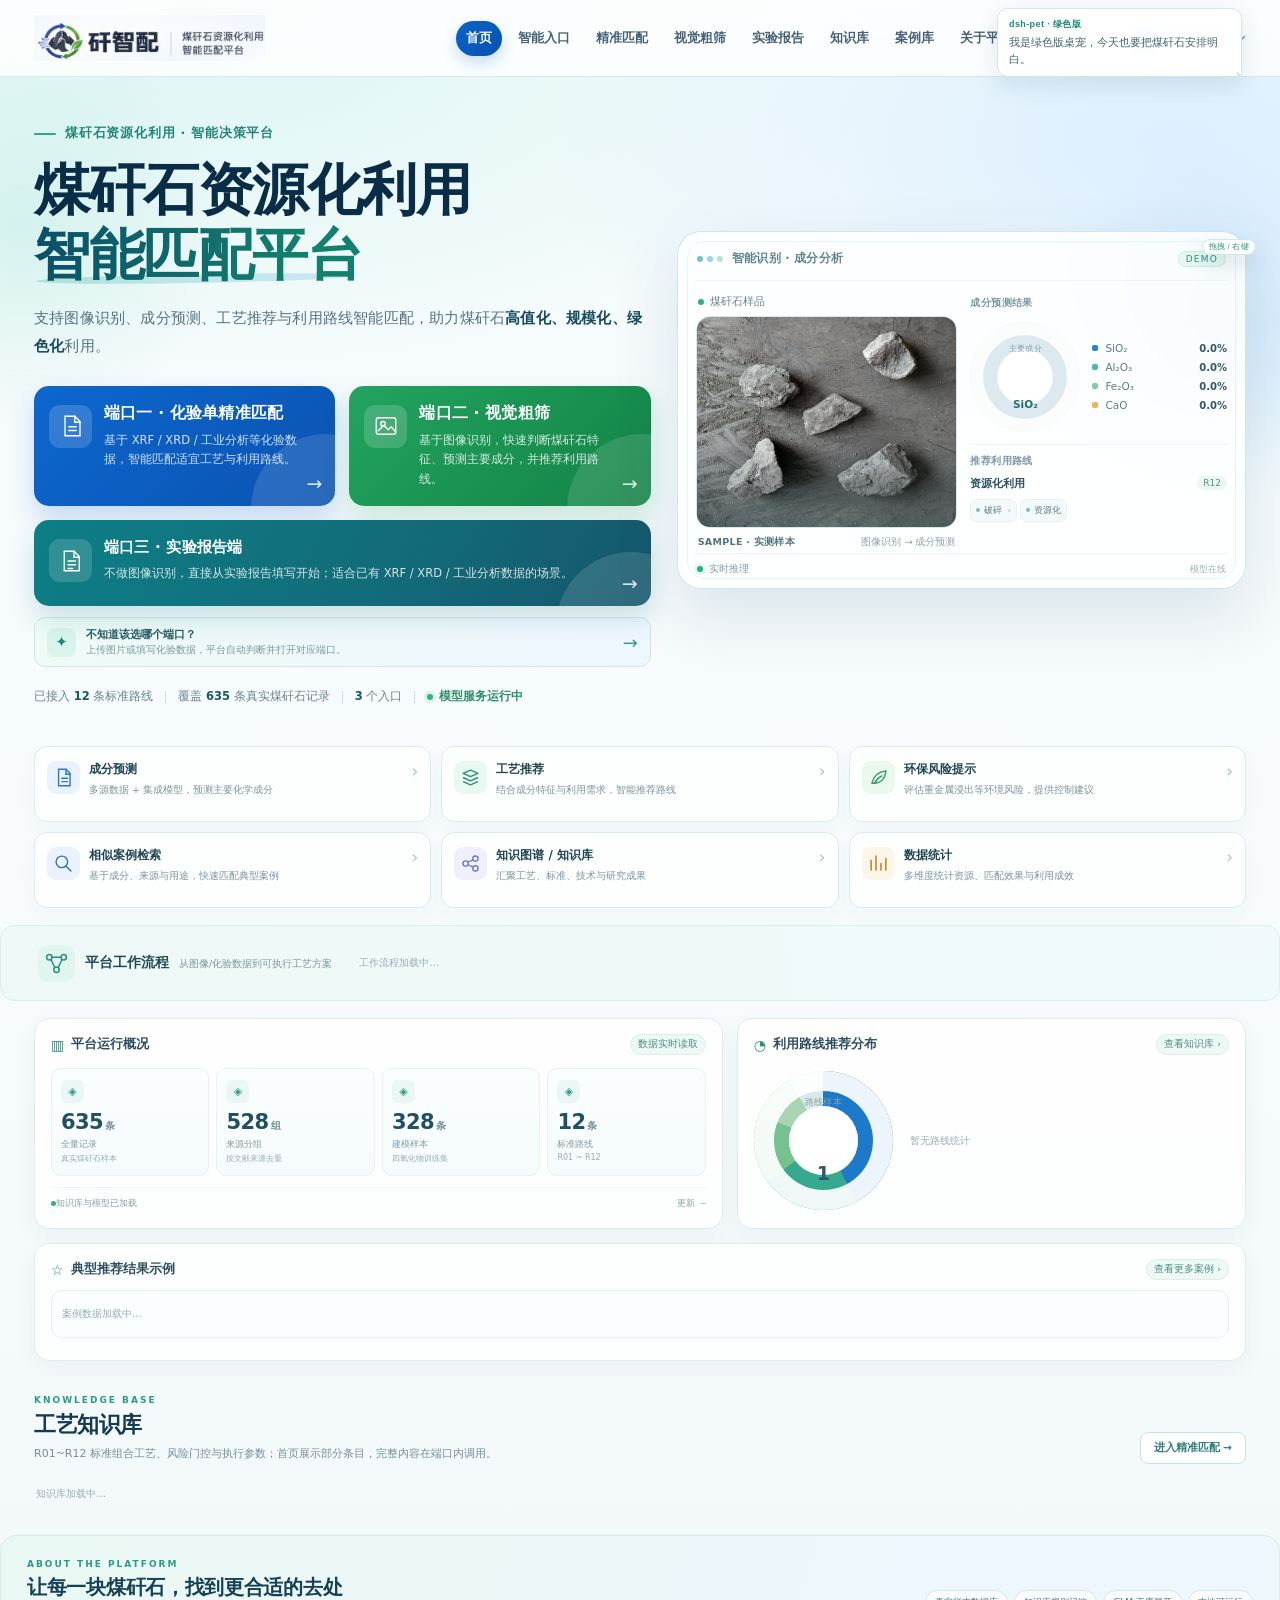
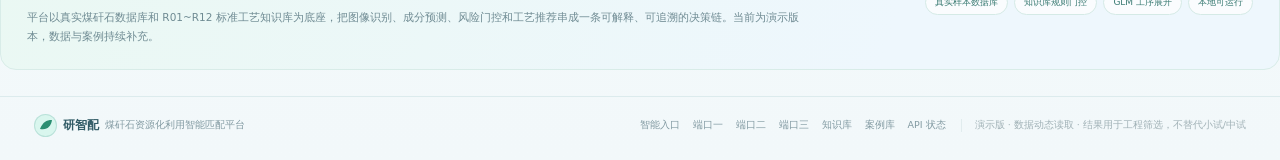
==== commit a7adcde7: "feat: unified intake, market budgets, draggable green pet and final cleanup" ====
--- a/static/index.html
+++ b/static/index.html
@@ -15,6 +15,7 @@
       </a>
       <nav class="main-nav">
         <a class="active" href="#home">首页</a>
+        <a href="/auto">智能入口</a>
         <a href="/precision">精准匹配</a>
         <a href="/vision">视觉粗筛</a>
         <a href="/report">实验报告</a>
@@ -64,6 +65,11 @@
             <span class="port-arrow">→</span>
           </a>
         </div>
+        <a class="auto-entry" href="/auto">
+          <span class="auto-entry-icon">✦</span>
+          <span class="auto-entry-copy"><b>不知道该选哪个端口？</b><small>上传图片或填写化验数据，平台自动判断并打开对应端口。</small></span>
+          <span class="auto-entry-arrow">→</span>
+        </a>
         <div class="hero-foot">
           <span>已接入 <b id="hero-kb-count">12</b> 条标准路线</span>
           <span class="sep"></span>
@@ -195,10 +201,11 @@
 
   <footer class="site-footer">
     <div class="footer-brand"><span class="brand-mark small"><svg viewBox="0 0 44 44"><path d="M10 30c6-14 12-18 24-18-2 12-9 21-24 18z" fill="currentColor"/></svg></span><b>研智配</b><span>煤矸石资源化利用智能匹配平台</span></div>
-    <div class="footer-links"><a href="/precision">端口一</a><a href="/vision">端口二</a><a href="/report">端口三</a><a href="#kb">知识库</a><a href="#cases">案例库</a><a href="/api/health" target="_blank">API 状态</a></div>
+    <div class="footer-links"><a href="/auto">智能入口</a><a href="/precision">端口一</a><a href="/vision">端口二</a><a href="/report">端口三</a><a href="#kb">知识库</a><a href="#cases">案例库</a><a href="/api/health" target="_blank">API 状态</a></div>
     <div class="footer-note">演示版 · 数据动态读取 · 结果用于工程筛选，不替代小试/中试</div>
   </footer>
 </div>
 <script src="/static/landing.js"></script>
+<script src="/static/pet/pet.js"></script>
 </body>
 </html>
--- a/static/landing.css
+++ b/static/landing.css
@@ -283,3 +283,9 @@
   .port-card.report{grid-column:auto;min-height:104px}
   .port-card.report .port-main{padding-right:16px}
 }
+.auto-entry{display:flex;align-items:center;gap:10px;max-width:760px;margin-top:11px;padding:9px 12px;border:1px solid #cfe8e5;border-radius:11px;background:linear-gradient(100deg,#eefbf7,#eef7ff);transition:.18s}
+.auto-entry:hover{border-color:#95cfc6;box-shadow:0 8px 20px rgba(24,120,110,.08);transform:translateY(-1px)}
+.auto-entry-icon{width:29px;height:29px;border-radius:8px;display:grid;place-items:center;background:#d9f4ec;color:#168b73;font-size:15px;flex:none}
+.auto-entry-copy{display:flex;flex-direction:column;gap:2px;min-width:0}.auto-entry-copy b{font-size:11px;color:#245b60}.auto-entry-copy small{font-size:9.5px;color:#7b979e}
+.auto-entry-arrow{margin-left:auto;color:#339d87;font-size:18px}
+@media(max-width:760px){.auto-entry-copy small{font-size:9px}}
